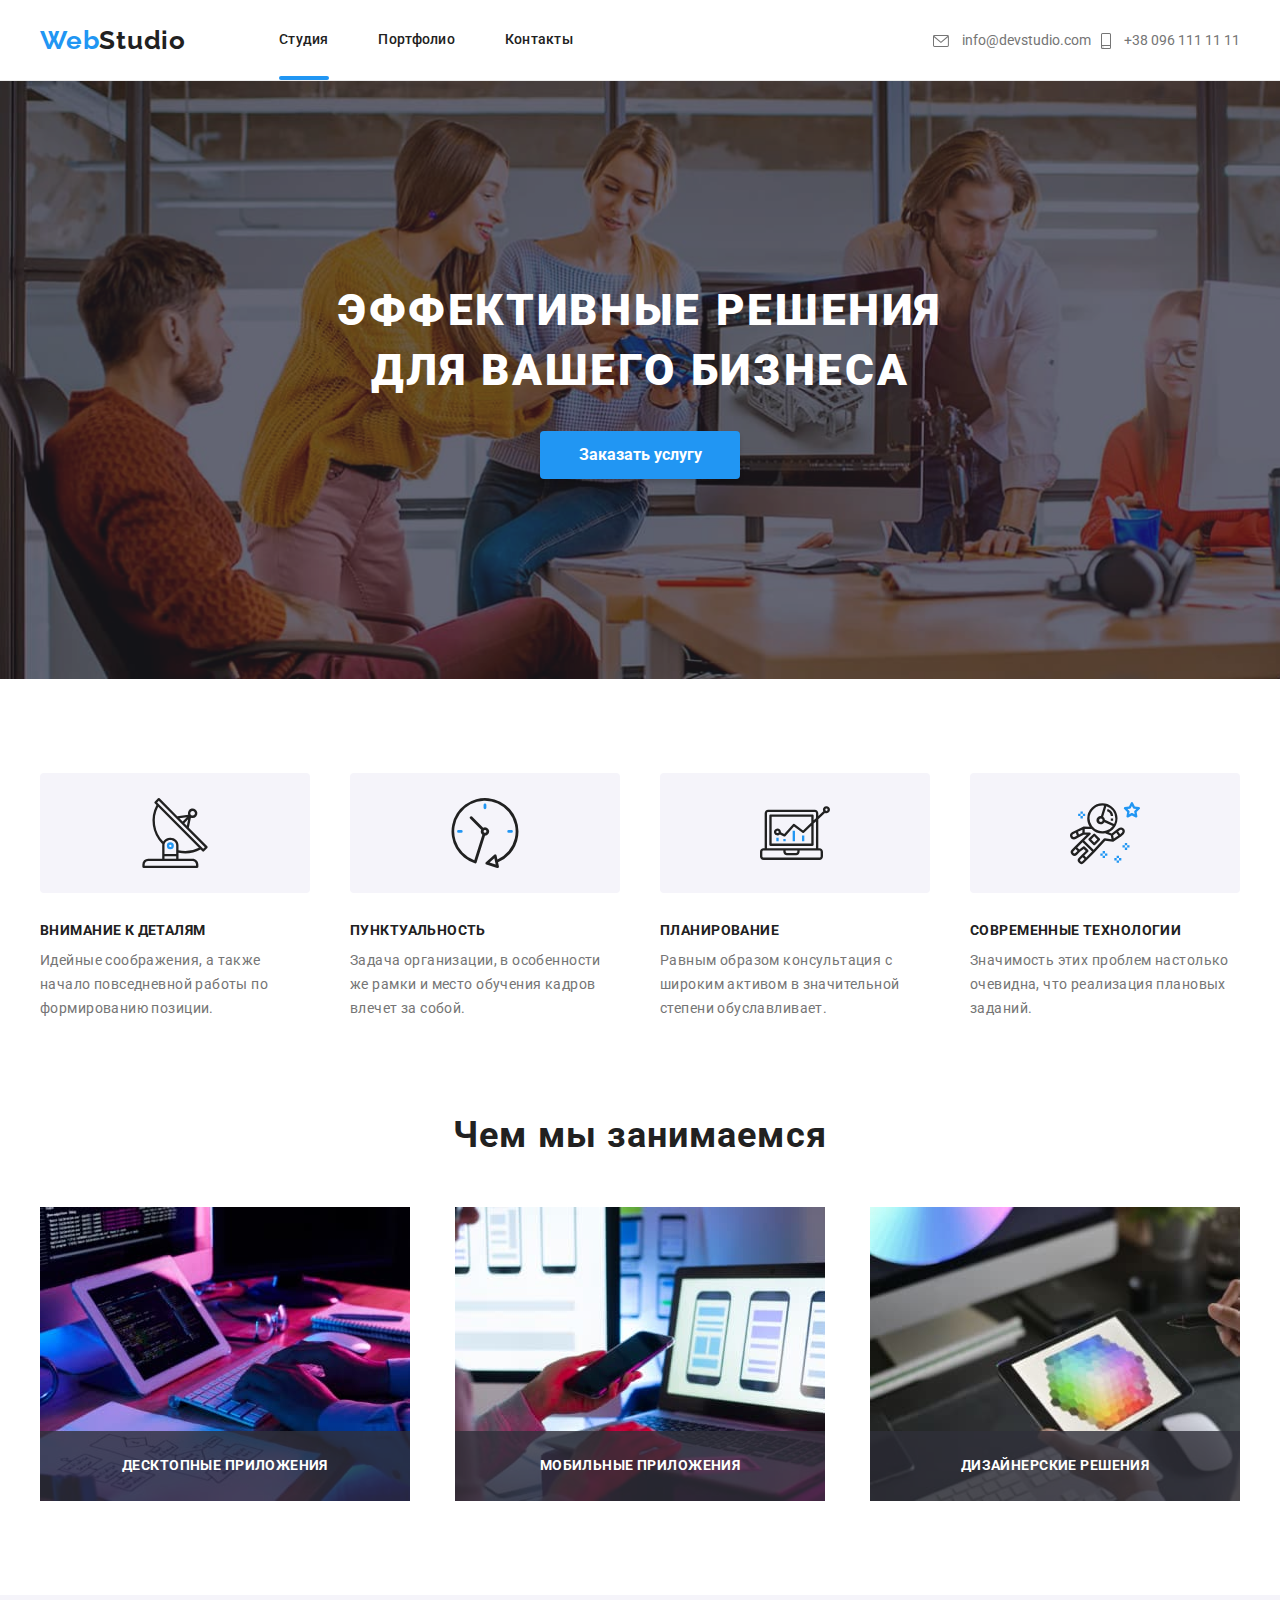
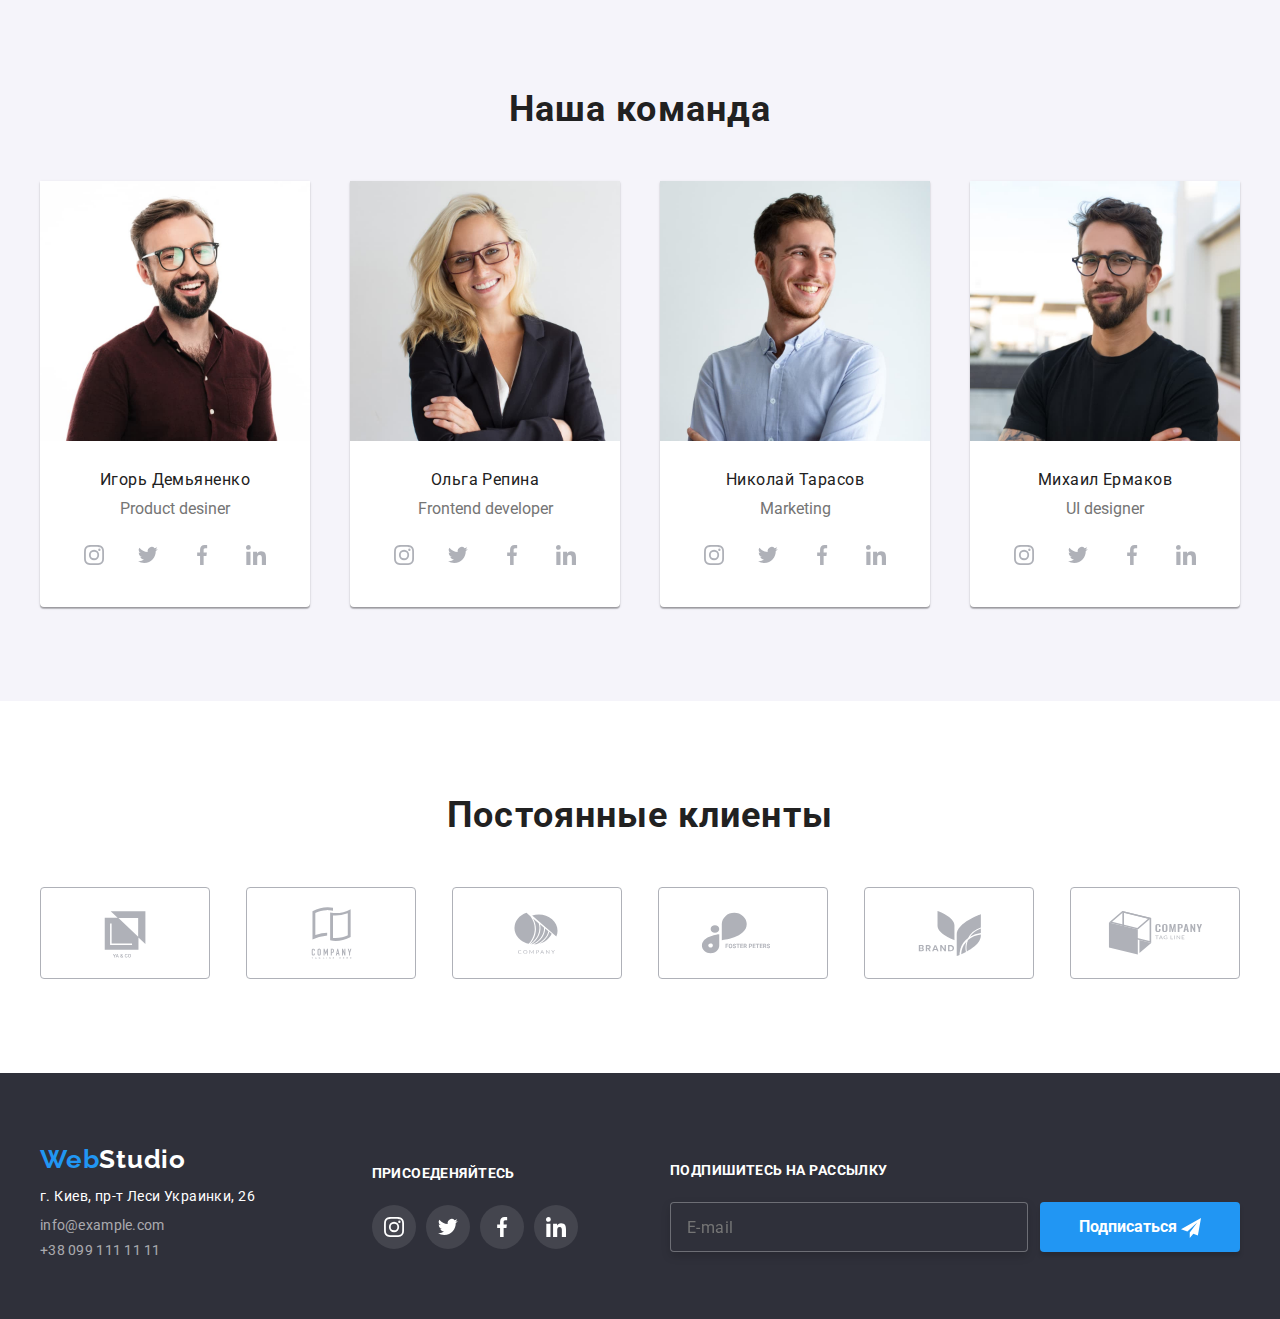
==== index.html @ 63ebb34d "Add files via upload" ====
<!DOCTYPE html>
<html lang="ru">
  <head>
    <meta charset="UTF-8" />
    <meta http-equiv="X-UA-Compatible" content="IE=edge" />
    <meta name="viewport" content="width=device-width, initial-scale=1.0" />
    <link rel="preconnect" href="https://fonts.googleapis.com" />
    <link rel="preconnect" href="https://fonts.gstatic.com" crossorigin />
    <link
      href="https://fonts.googleapis.com/css2?family=Raleway:wght@700&family=Roboto:wght@400;500;700;900&display=swap"
      rel="stylesheet"
    />
    <link rel="stylesheet" href="css/modern-normalize.css" />
    <link rel="stylesheet" href="css/styles.css" />
    <title>Studio</title>
  </head>
  <body>
    
    <header>
      <div class="container">
        <nav>
          <div class="webStudio">
            <a class="link-web" href="#">Web</a>Studio
          </div>
          <ul class="header-list">
            <li>
              <a class="link active" href="index.html">Cтудия</a>
            </li>
            <li>
              <a class="link" href="portfolio.html">Портфолио</a>
            </li>
            <li>
              <a class="link" href="#">Контакты</a>
            </li>
          </ul>
        </nav>

        <ul class="address">
          <li>
            <a class="link" href="mailto:info@devstudio.com">
              <svg height="12" width="16">
                <use
                  href="images/sprite2.svg#icon-envelope"
                  height="12"
                ></use>
              </svg>
              info@devstudio.com
            </a>
          </li>
          <li>
            <a class="link" href="tel:+380961111111">
              <svg height="16" width="10">
                <use
                  href="images/sprite2.svg#icon-smartphone"
                  height="16"
                ></use>
              </svg>
              +38 096 111 11 11
            </a>
          </li>
        </ul>
      </div>
    </header>
    
    <main>
      
        <section class="studio-central-block section">
          <div class="overlay">
            <h1>Эффективные решения для вашего бизнеса</h1>
            <button data-modal-open class="button-index" type="button">Заказать услугу</button>
          </div>
        
      </section>
      
      
      

      <section class="studio-description section" id="studio">
        <div class="container">
          <ul>
            <li>
              <div class="studio-svg-decoration">
                <svg>
                  <use
                    href="images/sprite2.svg#icon-antenna-1"
                    height="70px"
                    width="70px"
                  ></use>
                </svg>
              </div>
              <h3>Внимание к деталям</h3>
              <p>
                Идейные соображения, а также начало повседневной работы по
                формированию позиции.
              </p>
            </li>
            <li>
              <div class="studio-svg-decoration">
                <svg>
                  <use
                    href="images/sprite2.svg#icon-clock-1"
                    height="70px"
                    width="70px"
                  ></use>
                </svg>
              </div>
              <h3>Пунктуальность</h3>
              <p>
                Задача организации, в особенности же рамки и место обучения
                кадров влечет за собой.
              </p>
            </li>
            <li>
              <div class="studio-svg-decoration">
                <svg>
                  <use
                    href="images/sprite2.svg#icon-diagram-1"
                    height="70px"
                    width="70px"
                  ></use>
                </svg>
              </div>
              <h3>Планирование</h3>
              <p>
                Равным образом консультация с широким активом в значительной
                степени обуславливает.
              </p>
            </li>
            <li>
              <div class="studio-svg-decoration">
                <svg>
                  <use
                    href="images/sprite2.svg#icon-astronaut-1"
                    height="70px"
                    width="70px"
                  ></use>
                </svg>
              </div>
              <h3>Современные технологии</h3>
              <p>
                Значимость этих проблем настолько очевидна, что реализация
                плановых заданий.
              </p>
            </li>
          </ul>
        </div>
      </section>
      <section class="work-fotos section">
        <div class="container">
          <h2>Чем мы занимаемся</h2>
          <ul>
            
            <li>
              
              <img
              src="images/tree_coding.jpg"
              alt="Tree_coding_foto"
              width="370"
              />
              <div class="work__portfolio">Десктопные приложения</div>
            </li>
            <li>
              
              <img
              src="images/noytbook.jpg"
              alt="Work_place_foto"
              width="370"
              />
              <div class="work__portfolio">Мобильные приложения</div>
            </li>
            <li>
              
              <img
              src="images/mozaika.jpg"
              alt="Cool_mozaika_foto"
              width="370"
              />
              <div class="work__portfolio">Дизайнерские решения</div>
            </li>
          </ul>
        </div>
      </section>
      <section class="team__cards section">
        <div class="container">
          <h2>Наша команда</h2>
          <ul>
            <li>
              <figure>
                <img
                  src="images/demianenko.jpg"
                  alt="Demianenko_foto"
                  width="270"
                />
                <figcaption>
                  <p class="top-figure-name">Игорь Демьяненко</p>
                  <p class="botton-figure-name">Product desiner</p>
                  <ul class="social">
                    <li>
                      <button class="icon__button" type="button">
                        <svg class="icon">
                          <use href="images/sprite2.svg#icon-instagram"></use>
                        </svg>
                      </button>
                    </li>
                    <li>
                      <button class="icon__button" type="button">
                        <svg class="icon">
                          <use href="images/sprite2.svg#icon-Group "></use>
                        </svg>
                      </button>
                    </li>
                    <li>
                      <button class="icon__button" type="button">
                        <svg class="icon">
                          <use href="images/sprite2.svg#icon-facebook"></use>
                        </svg>
                      </button>
                    </li>
                    <li>
                      <button class="icon__button" type="button">
                        <svg class="icon">
                          <use href="images/sprite2.svg#icon-linkedin"></use>
                        </svg>
                      </button>
                    </li>
                  </ul>
                </figcaption>
              </figure>
            </li>
            <li>
              <figure>
                <img src="images/repina.jpg" alt="Repina_foto" width="270" />
                <figcaption>
                  <p class="top-figure-name">Ольга Репина</p>
                  <p class="botton-figure-name">Frontend developer</p>
                  <ul class="social">
                    <li>
                      <button class="icon__button" type="button">
                        <svg class="icon">
                          <use href="images/sprite2.svg#icon-instagram"></use>
                        </svg>
                      </button>
                    </li>
                    <li>
                      <button class="icon__button" type="button">
                        <svg class="icon">
                          <use href="images/sprite2.svg#icon-Group "></use>
                        </svg>
                      </button>
                    </li>
                    <li>
                      <button class="icon__button" type="button">
                        <svg class="icon">
                          <use href="images/sprite2.svg#icon-facebook"></use>
                        </svg>
                      </button>
                    </li>
                    <li>
                      <button class="icon__button" type="button">
                        <svg class="icon">
                          <use href="images/sprite2.svg#icon-linkedin"></use>
                        </svg>
                      </button>
                    </li>
                  </ul>
                </figcaption>
              </figure>
            </li>
            <li>
              <figure>
                <img src="images/tarasov.jpg" alt="Tarasov_foto" width="270" />
                <figcaption>
                  <p class="top-figure-name">Николай Тарасов</p>
                  <p class="botton-figure-name">Marketing</p>
                  <ul class="social">
                    <li>
                      <button class="icon__button" type="button">
                        <svg class="icon">
                          <use href="images/sprite2.svg#icon-instagram"></use>
                        </svg>
                      </button>
                    </li>
                    <li>
                      <button class="icon__button" type="button">
                        <svg class="icon">
                          <use href="images/sprite2.svg#icon-Group "></use>
                        </svg>
                      </button>
                    </li>
                    <li>
                      <button class="icon__button" type="button">
                        <svg class="icon">
                          <use href="images/sprite2.svg#icon-facebook"></use>
                        </svg>
                      </button>
                    </li>
                    <li>
                      <button class="icon__button" type="button">
                        <svg class="icon">
                          <use href="images/sprite2.svg#icon-linkedin"></use>
                        </svg>
                      </button>
                    </li>
                  </ul>
                </figcaption>
              </figure>
            </li>
            <li>
              <figure>
                <img src="images/ermakov.jpg" alt="Ermakov_foto" width="270" />
                <figcaption>
                  <p class="top-figure-name">Михаил Ермаков</p>
                  <p class="botton-figure-name">UI designer</p>
                  <ul class="social">
                    <li>
                      <button class="icon__button" type="button">
                        <svg class="icon">
                          <use href="images/sprite2.svg#icon-instagram"></use>
                        </svg>
                      </button>
                    </li>
                    <li>
                      <button class="icon__button" type="button">
                        <svg class="icon">
                          <use href="images/sprite2.svg#icon-Group "></use>
                        </svg>
                      </button>
                    </li>
                    <li>
                      <button class="icon__button" type="button">
                        <svg class="icon">
                          <use href="images/sprite2.svg#icon-facebook"></use>
                        </svg>
                      </button>
                    </li>
                    <li>
                      <button class="icon__button" type="button">
                        <svg class="icon">
                          <use href="images/sprite2.svg#icon-linkedin"></use>
                        </svg>
                      </button>
                    </li>
                  </ul>
                </figcaption>
              </figure>
            </li>
          </ul>
        </div>
      </section>
      <section class="section">
        <div class="container">
          <h2>Постоянные клиенты</h2>
          <ul class="companies">
            <li>
              <div>
                <svg>
                  <use
                    href="images/sprite2.svg#icon-ya-ko"
                    width="106"
                    height="60"
                  ></use>
                </svg>
              </div>
            </li>
            <li>
              <div>
                <svg>
                  <use
                    href="images/sprite2.svg#icon-tagline"
                    width="106"
                    height="60"
                  ></use>
                </svg>
              </div>
            </li>
            <li>
              <div>
                <svg>
                  <use
                    href="images/sprite2.svg#icon-company"
                    width="106"
                    height="60"
                  ></use>
                </svg>
              </div>
            </li>
            <li>
              <div>
                <svg>
                  <use
                    href="images/sprite2.svg#icon-foster-peters"
                    width="106"
                    height="60"
                  ></use>
                </svg>
              </div>
            </li>
            <li>
              <div>
                <svg>
                  <use
                    href="images/sprite2.svg#icon-brand"
                    width="106"
                    height="60"
                  ></use>
                </svg>
              </div>
            </li>
            <li>
              <div>
                <svg>
                  <use
                    href="images/sprite2.svg#icon-tag-line"
                    width="106"
                    height="60"
                  ></use>
                </svg>
              </div>
            </li>
          </ul>
        </div>
      </section>
    </main>
    <footer class="footer__inner">
      <div class="container">
        <div class="footer__info">
          <div class="left__bloc">
            <div class="webStudio">
              <a href="#" class="link-web">Web</a>Studio
            </div>
            <address class="address__block" id="contacts">
              <ul>
                <li>
                  <p>г. Киев, пр-т Леси Украинки, 26</p>
                </li>
                <li>
                  <a class="link" href="mailto:info@example.com"
                    >info@example.com</a
                  >
                </li>
                <li>
                  <a class="link" href="tel:+380991111111">+38 099 111 11 11</a>
                </li>
              </ul>
            </address>
          </div>
          <div class="right__block">
            <h5>Присоеденяйтесь</h5>
            <div class="footer__icons">
              <ul class="social">
                <li>
                  <button class="icon__button" type="button">
                    <svg class="icon">
                      <use href="images/sprite2.svg#icon-instagram"></use>
                    </svg>
                  </button>
                </li>
                <li>
                  <button class="icon__button" type="button">
                    <svg class="icon">
                      <use href="images/sprite2.svg#icon-Group "></use>
                    </svg>
                  </button>
                </li>
                <li>
                  <button class="icon__button" type="button">
                    <svg class="icon">
                      <use href="images/sprite2.svg#icon-facebook"></use>
                    </svg>
                  </button>
                </li>
                <li>
                  <button class="icon__button" type="button">
                    <svg class="icon">
                      <use href="images/sprite2.svg#icon-linkedin"></use>
                    </svg>
                  </button>
                </li>
              </ul>
            </div>
          </div>
          <div class="footer_special">
            <label>
              <h5>Подпишитесь на рассылку</h5>
              <input class ="input_footer" type="email"  placeholder="E-mail"/>
              
            </label>
            <button type="submit">
              Подписаться
              <svg class="icon">
                <use href="images/sprite2.svg#tg"></use>
              </svg>
            </button>
          </div>
        </div>
      </div>
    </footer>
    <div data-modal class="is-hidden backdrop">
      <div class="modal">
        <button data-modal-close class="close-botton" type="button">
          <svg width="11" height="11">
            <use width="11" height="11" href="images/sprite2.svg#icon-x"></use>
          </svg>
        </button>
        <h3>Оставьте свои данные, мы вам перезвоним</h3>
        <form class="sign__form" name="signup_form" autocomplete="on" novalidate>
          <label for="name_input">
            Имя
          </label>
          <div class="name_wrap">
          <input  type="text" name="username" class="name__input" id="name_input"/>
            <svg class="person icon form__icon">
              <use href="images/sprite2.svg#modal-person"></use>
            </svg>
          </div>
          <label for="tel_input">
            Телефон
          </label>
          <div class="tel_wrap">
          <input  type="tel" name="tel" id="tel_input"/>
            <svg class="phone icon form__icon">
              <use href="images/sprite2.svg#modal-phone"></use>
            </svg>
          </div>
          <label for="email_input">
            Почта
          </label>
          <div class="email_wrap">
          <input  type="email" name="email" id="email_input"/>
            <svg class="envelop icon form__icon">
              <use href="images/sprite2.svg#modal-envelope"></use>
            </svg>
          </div>
          <label for="comment_area">
            Комментарий
          </label>
          <textarea name="comment__area" id="comment__area"  placeholder="Введите текст"></textarea>
            
            <div class="checkmate">
              <label>
              <input type="checkbox" name="agree" > 
              <div class="check_icon"></div>
              <p>Соглашаюсь с рассылкой и принимаю <a href="#">Условия договора</a></p>
              </label>
            </div>
            <button class="button-index form__btn" type="submit">Отправить</button>
        </form>
      </div>
    </div>
    
    <script src="./js/modal.js"></script>
  </body>
</html>
---- css/styles.css ----
:root {
    --main-color: #212121;
    --hover-color: #2196F3;
    --gray-color: #757575;
    --dark_gray-color: #2F303A;
    --light-gray-color: #F5F4FA;
    --white-color: #FFFFFF;
    --main-portfolio-color: #E5E5E5;
    --r-g-b-a: rgba(255, 255, 255, 0.6);
    --semi-gray-color:rgba(47, 48, 58, 0.8);
    --header-special: #ECECEC;
    --border-color: #AFB1B8;
}


img {
    vertical-align: top;
}


ul {
    padding: 0;
    margin: 0;
    list-style: none;
}

li {
    padding: 0;
    margin: 0;
}

figure {
    margin: 0;
}

p {
    margin: 0;
    padding: 0;
}

.section {
    padding: 94px 0;
}

body {
    margin: 0;
    padding: 0;

    color: var(--main-color);
    font-family: 'Roboto', sans-serif;
    font-style: normal;
}

.main-portfolio {
    background-color: var(--main-portfolio-color);
}

.container {
    width: 100%;
    /* max-width: 1200px; */
    width: 1200px;
    margin: 0 auto;
}

header .container {
    padding: 14px 0;
    display: flex;
    flex-direction: row;
    flex-wrap: wrap;
    align-items: center;
    justify-content: space-between;
}

header {
    border-bottom: 1px solid var(--header-special);
}

nav {
    display: flex;
}

nav ul {
    width: 294px;
    display: flex;
    flex-wrap: nowrap;
    flex-direction: row;
    align-items: center;
    justify-content: space-between;

}

.address a {
    color: var(--gray-color);
    font-size: 14px;
}

.address {
    width: 100%;
    max-width: 307px;
    display: flex;
    flex-direction: row;
    justify-content: space-between;
}

.address li {
    flex-direction: row;
}

header nav ul {
    font-size: 14px;
    font-weight: 500;
    line-height: 1.14;
    letter-spacing: 0.02em;
    color: var(--main-color);
}

.portfolio-list-card__caption {
    font-weight: 700;
    font-size: 18px;
    line-height: 2;
    letter-spacing: 0.06em;
}

.portfolio-list-card__descr {
    font-size: 16px;
    line-height: 1.88;
    letter-spacing: 0.03em;
    color: var(--gray-color);
}

.botton-figure-name {
    color: var(--gray-color);
    padding-bottom: 15px;
}

.buttons {
    cursor: pointer;
    /*height: 38px; 7 px difference*/
    margin: 0px 4px 50px 4px;
    padding: 6px 22px;

    font-weight: 500;
    font-size: 16px;
    font-family: 'Roboto';
    line-height: 1.62;
    color: var(--main-color);

    border: none;
    border-radius: 4px;
    background-color: var(--light-gray-color);
    transition: .250s cubic-bezier(0.4, 0, 0.2, 1);
}

.buttons:hover {
    box-shadow: 0px 3px 1px rgba(0, 0, 0, 0.1), 0px 1px 2px rgba(0, 0, 0, 0.08), 0px 2px 2px rgba(0, 0, 0, 0.12);
    color: var(--white-color);

    background: var(--hover-color);
}

.button-index {
    align-self: center;
    cursor: pointer;
    box-shadow: 0px 4px 4px rgba(0, 0, 0, 0.15);
    width: 200px;
    padding: 10px 0;

    font-style: normal;
    font-weight: 700;
    font-size: 16px;
    font-family: 'Roboto';
    line-height: 1.8;
    color: var(--white-color);

    border-radius: 4px;
    background: var(--hover-color);
}

.buttons-portfolio {
    display: flex;
    justify-content: center;

}

section h2 {
    font-weight: 700;
    font-size: 36px;
    line-height: 1.16;
    letter-spacing: 0.03em;
}

.link {
    position: relative;
    text-decoration: none;
    font-style: normal;
    transition: color .250s, fill .250s cubic-bezier(0.4, 0, 0.2, 1);
    padding-bottom: 29px;
}

.link-web {
    position: relative;
    text-decoration: none;
    font-style: normal;
    color: var(--hover-color);
    padding-bottom: 29px;
}

a.link {
    cursor: pointer;
}

header a.link:after {
    content: "";
    display: block;
    width: 100%;
    height: 4px;

    background-color: var(--hover-color);
    opacity: 0;

    position: absolute;
    top: 100%;
    left: 0;
    z-index: 100;
    border-radius: 2px;

    transition: opacity .1s linear;
}

.header.link:active:after {
    opacity: none;
    transition: none;
}

.link:hover:after,
.link.active:after {
    opacity: 1;
}

.link svg {
    margin-right: 10px;
    vertical-align: middle;
    fill: currentColor;
}

.link:hover {

    color: var(--hover-color);
    fill: var(--hover-color);

}

.address__block {
    font-size: 14px;
    line-height: 1.14;
    letter-spacing: 0.02em;
    font-style: normal;
}

.address__block a {
    color: var(--main-color);
}

.webStudio {
    padding-right: 93px;

    font-family: 'Raleway', sans-serif;
    font-style: normal;
    font-weight: 700;
    font-size: 26px;
    line-height: 2;
    letter-spacing: 0.03em;
}

.web {
    color: var(--hover-color);
}

.footer__inner {
    padding: 60px 0;

    font-weight: 400;
    color: #FFFFFF;

    background: var(--dark_gray-color);
}

.footer__inner li a {
    color: var(--r-g-b-a);
}

.address__block p {
    line-height: 1.71;
    letter-spacing: 0.03em;
}

address li {
    padding-bottom: 9px;
}

address li:last-child {
    padding-bottom: 0;
}

.webStudio.link {
    color: var(--hover-color);
}

.header-list a {
    color: var(--main-color);
}

.studio-central-block {


    color: var(--white-color);
    background-image: url("../images/back-image.jpg");
    max-width: 1600px;
    margin: 0 auto;
    -webkit-background-size: cover;
    background-size: cover;
    padding: 0;


}

.overlay {
    padding: 200px;

    display: flex;
    flex-direction: column;
    text-align: center;
    align-content: center;
    flex-wrap: wrap;
    justify-content: center;

    width: 100%;
    height: 100%;
    background: rgba(47, 48, 58, 0.4);
}

.studio-central-block h1 {
    margin-top: 0px;
    margin-bottom: 30px;
    max-width: 696px;
    width: 100%;
    font-weight: 900;
    font-size: 44px;
    line-height: 1.36;
    text-align: center;
    letter-spacing: 0.06em;
    text-transform: uppercase;
}

h2 {
    padding-bottom: 50px;
    margin: 0;

    text-align: center;
}

.team__cards ul {
    display: flex;
    flex-direction: row;
    justify-content: space-between;
}

.work-fotos ul {
    display: flex;
    flex-direction: row;
    justify-content: space-between;
}

.work-fotos {
    padding-top: 0;
}

.work-fotos li {
    position:relative;
}

.work__portfolio {
    position: absolute;
    bottom: 0;
    width: 100%;
    font-weight: 700;
    color: var(--white-color);
    font-size: 14px;
    line-height: 1.14;
    text-align: center;
    letter-spacing: 0.03em;
    text-transform: uppercase;
    padding: 27px 0;
    background-color: var(--semi-gray-color);
    
}


.studio-description ul {
    display: flex;
    flex-direction: row;
    justify-content: space-between;
}

.team__cards {
    background-color: var(--light-gray-color);
}

.team__cards figure {

    margin: 0;
    box-shadow: 0px 1px 3px rgba(0, 0, 0, 0.12),
        0px 1px 1px rgba(0, 0, 0, 0.14),
        0px 2px 1px rgba(0, 0, 0, 0.2);

    border-radius: 0px 0px 4px 4px;
    background-color: var(--white-color);
}

.team__cards figcaption {
    padding: 30px 0;

    display: flex;
    flex-direction: column;
    align-items: center;
}

.galery figcaption {
    padding: 20px 24px;


}

.galery figure {
    transition: box-shadow .250s cubic-bezier(0.4, 0, 0.2, 1);
}

.galery div {
    position: relative;
    width: 370px;
    height: 294px;
    overflow: hidden;
}

.special-overlay {
    font-family: 'Roboto';
    font-style: normal;
    font-weight: 400;
    font-size: 18px;
    line-height: 1.56;
    letter-spacing: 0.03em;
    color: var(--white-color);

    padding: 63px 24px;
    position: absolute;
    top: 0;
    left: 0;
    width: 100%;
    height: 100%;
    transform: translatey(100%);
    transition: transform 250ms ease;
    background-color: rgba(33, 150, 243, 0.9);
}

.galery figure:hover {
    box-shadow: 0px 1px 1px rgba(0, 0, 0, 0.12),
        0px 4px 4px rgba(0, 0, 0, 0.06),
        1px 4px 6px rgba(0, 0, 0, 0.16);
    cursor: pointer;
    transform: none;
}

.galery figure:hover .special-overlay {
    transform: none;
}

.top-figure-name {
    padding-bottom: 10px;
}

.studio-description h3 {
    width: 270px;
    margin: 10px 0;


    font-weight: 700;
    font-size: 14px;
    line-height: 1.14;
    letter-spacing: 0.03em;
    text-transform: uppercase;
}

.studio-description p {
    width: 270px;


    font-weight: 400;
    font-size: 14px;
    line-height: 1.71;
    letter-spacing: 0.03em;
    color: var(--gray-color);
}

.top-figure-name {
    font-size: 16px;
    line-height: 1.18;
    /* identical to box height */
    letter-spacing: 0.03em;
}

.galery ul {
    display: flex;
    flex-direction: row;
    justify-content: space-between;
    flex-wrap: wrap;
}

.galery li {
    box-sizing: border-box;
    margin-bottom: 30px;
}

.galery figcaption {
    border: 1px solid #EEEEEE;
    border-top: none;

}

.social {
    display: flex;
    flex-direction: row;
    width: 206px;
    height: 44px;
}

.studio-svg-decoration {
    height: 120px;
    width: 270px;
    border-radius: 4px;
    background-color: var(--light-gray-color);
    padding: 25px 100px;
    margin-bottom: 30px;
}

.studio-svg-decoration svg {
    height: 70px;
    width: 70px;
}

.icon__button {
    display: block;
    background-color: var(--white-color);
    width: 44px;
    height: 44px;
    border-radius: 50%;
    transition: background-color .250s cubic-bezier(0.4, 0, 0.2, 1);

}

.icon {
    width: 20px;
    height: 20px;
    fill: var(--border-color);
    vertical-align: middle;
    transition: color .250s, fill .250s, background-color .250s cubic-bezier(0.4, 0, 0.2, 1);


}

.icon__button:hover .icon {

    background-color: var(--hover-color);
    color: #ffffff;
    fill: var(--white-color);

}

.studio-svg-decoration {
    height: 120px;
    width: 270px;
    border-radius: 4px;
    background-color: var(--light-gray-color);
    padding: 25px 100px;
    margin-bottom: 30px;

}

.studio-svg-decoration svg {
    height: 70px;
    width: 70px;
}

.companies {
    display: flex;
    flex-direction: row;
    justify-content: space-between;
}

.companies div {
    width: 170px;
    height: 92px;
    padding: 16px 32px;
    border: 1px solid var(--border-color);
    box-sizing: border-box;
    border-radius: 4px;
    fill: var(--border-color);
    transition: border-color .250s, fill .250s cubic-bezier(0.4, 0, 0.2, 1);
}

.companies svg {
    width: 106px;
    height: 60px;
}

.companies div:hover {
    border-color: var(--hover-color);
    fill: var(--hover-color);
}


.footer__icons .icon__button:hover,
.icon__button:hover {
    background-color: var(--hover-color);
}

.studio-svg-decoration {
    height: 120px;
    width: 270px;
    border-radius: 4px;
    background-color: var(--light-gray-color);
    padding: 25px 100px;
    margin-bottom: 30px;
}

.studio-svg-decoration svg {
    height: 70px;
    width: 70px;
}

.footer__info {
    display: flex;

    width: 100%;
    align-items: center;
    justify-content: space-between;
}
.footer_special{
    display: flex;
    
    justify-content: space-between;
    align-items: flex-end;

    width: 570px;
}
.footer_special button{
    height:50px;
    width:200px;

    font-family: 'Roboto';
    font-style: normal;
    font-weight: 700;
    font-size: 16px;
    line-height: 30px;

    background: #2196F3;
    box-shadow: 0px 4px 4px rgba(0, 0, 0, 0.15);
    border-radius: 4px;
    color: var(--white-color);
    cursor: pointer;
}
.footer_special button svg{
    fill: var(--white-color);
}
.footer_special h5{
    font-size: 14px;
    line-height: 1.14;
    letter-spacing: 0.03em;
    text-transform: uppercase;
    color: var(--white-color);
}
.footer_special input{
    width: 358px;
    height: 50px;
    letter-spacing: 0.03em;
    border: 1px solid rgba(255, 255, 255, 0.3);
    box-sizing: border-box;
    filter: drop-shadow(0px 4px 4px rgba(0, 0, 0, 0.15));
    border-radius: 4px;
    background-color: var(--dark_gray-color);
    padding: 15px 16px 15px 16px;
}
.right__block h5 {

    font-weight: 700;
    font-size: 14px;
    line-height: 1.14;
    letter-spacing: 0.03em;
    text-transform: uppercase;

    color: var(--white-color);
}
.right__block h5 {

    font-weight: 700;
    font-size: 14px;
    line-height: 1.14;
    letter-spacing: 0.03em;
    text-transform: uppercase;

    color: var(--white-color);
}

.footer__icons li {
    padding-right: 10px;
}

.footer__icons li:last-child {
    padding: 0;
}

.footer__icons .icon__button {

    background-color: rgba(255, 255, 255, 0.1);
}

.footer__icons .icon {
    fill: var(--white-color);

}

.backdrop {
    top: 0px;
    position: fixed;
    height: 100vh;
    width: 100%;
    background: rgba(0, 0, 0, 0.2);
    display: flex;
    justify-content: center;
    align-items: center;
}

.is-hidden {
    /* position:absolute;
    z-index: -1;
    background: rgba(0, 0, 0, 0); */
    /* opacity: 100; */
    visibility: hidden;
    opacity: 0.5;
}

.modal {

    transition: opacity 2s cubic-bezier(0.4, 0, 0.2, 1);
    width: 528px;
    height: 581px;


    box-shadow: 0px 1px 3px rgba(0, 0, 0, 0.12), 0px 1px 1px rgba(0, 0, 0, 0.14), 0px 2px 1px rgba(0, 0, 0, 0.2);
    border-radius: 4px;

    background-color: #FFFFFF;
    position: relative;
    display: flex;
    flex-direction: column;
    align-items: center;
}

.modal .close-botton {
    position: absolute;
    width: 30px;
    height: 30px;
    top: 8px;
    right: 8px;
    
    cursor: pointer;
    background: #FFFFFF;
    border: 1px solid rgba(0, 0, 0, 0.1);
    box-sizing: border-box;
    border-radius: 50%;
}
.close-botton:hover{
    fill: var(--hover-color);
}
.close-botton:active .modal {
    opacity: 0;

}

.sign__form{
    display: flex;
    flex-direction: column;
    justify-content: center;
    max-width: 440px;
    width: 100%;
}
.modal h3{

font-weight: 700;
font-size: 20px;
line-height: 1.15;
text-align: center;
letter-spacing: 0.03em;


    margin: 0;
    text-align: center;
    margin-top: 40px;
    margin-bottom: 12px;
}
.sign__form label{
    

font-weight: 400;
font-size: 12px;
line-height: 1.16;
/* identical to box height */

letter-spacing: 0.01em;
margin-bottom: 4px;

}
.sign__form input{
   
    padding: 0;
    margin-bottom: 10px;
    height: 40px;
    border: 1px solid rgba(33, 33, 33, 0.2);
    box-sizing: border-box;
    border-radius: 4px;
}
.sign__form input:last-child{
    margin: 0;
}
.sign__form input{
    width: 100%;
    padding-left:42px;
}
.sign__form input:focus-within{
    outline: none;
    border-color: var(--hover-color);
}
#comment__area:focus-within{
    outline: none;
    border-color: var(--hover-color);
}
/* .sign__form input:focus-visible .form__icon{
    fill:var(--hover-color);
} */
.checkmate input{
    width: auto;

}
.person{
    padding: 3px;
}
.phone{
    padding: 2.5px;
}
.envelop{
    padding: 3px 1.5px;
}
.name_wrap:focus-within .person{
    fill:var(--hover-color);
}
.tel_wrap:focus-within .phone{
    fill:var(--hover-color);
}
.email_wrap:focus-within .envelop{
    fill:var(--hover-color);
}
form label,span{
    color:var(--gray-color);
}
.form__icon{
    position: absolute;
    fill: var(--main-color);
    height:18px;
    width: 18px;
    vertical-align: middle;
}
.person{
    top: 104px;
    left: 53px;
}
.phone{
    top: 172px;
    left: 53px;

}
.envelop{
    top: 240px;
    left: 53px;
}
#comment__area{
    width: 448px;
    height: 120px;
    margin-bottom: 20px;
    padding: 12px 16px;
    resize: none;
}

.checkmate label{
    display: flex;
    align-items: center;
    padding-bottom: 30px;
    justify-content: space-around;
    
    font-weight: 400;
    font-size: 14px;
    line-height: 24px;
}
.checkmate label p a{
    color: var(--hover-color);
}
.checkmate input{
    margin: 0;
    -webkit-appearance: none;
    appearance: none;
    border: none;
    position:absolute;
}
.check_icon{
    margin-right:-15px ;
    display: inline-block;
    width: 15px;
    height: 16px;
    border: 2px solid var(--main-color);
    border-radius: 4px;
    /*  */
}
.checkmate input:checked + .check_icon{
    border-color: var(--hover-color);
    background-color:var(--hover-color);
    background-image: url(../images/icon_check.svg);
    background-size: contain;
    background-origin: border-box;
}
/* .checkmate span{
    font-family: 'Roboto';
    font-style: normal;
    font-weight: 400;
    font-size: 14px;
    line-height: 1.71;
    
    
    letter-spacing: 0.03em;
    margin-left: 7px;
    
    color: #757575;
} */
.form__btn{
margin-bottom: 30px;
}
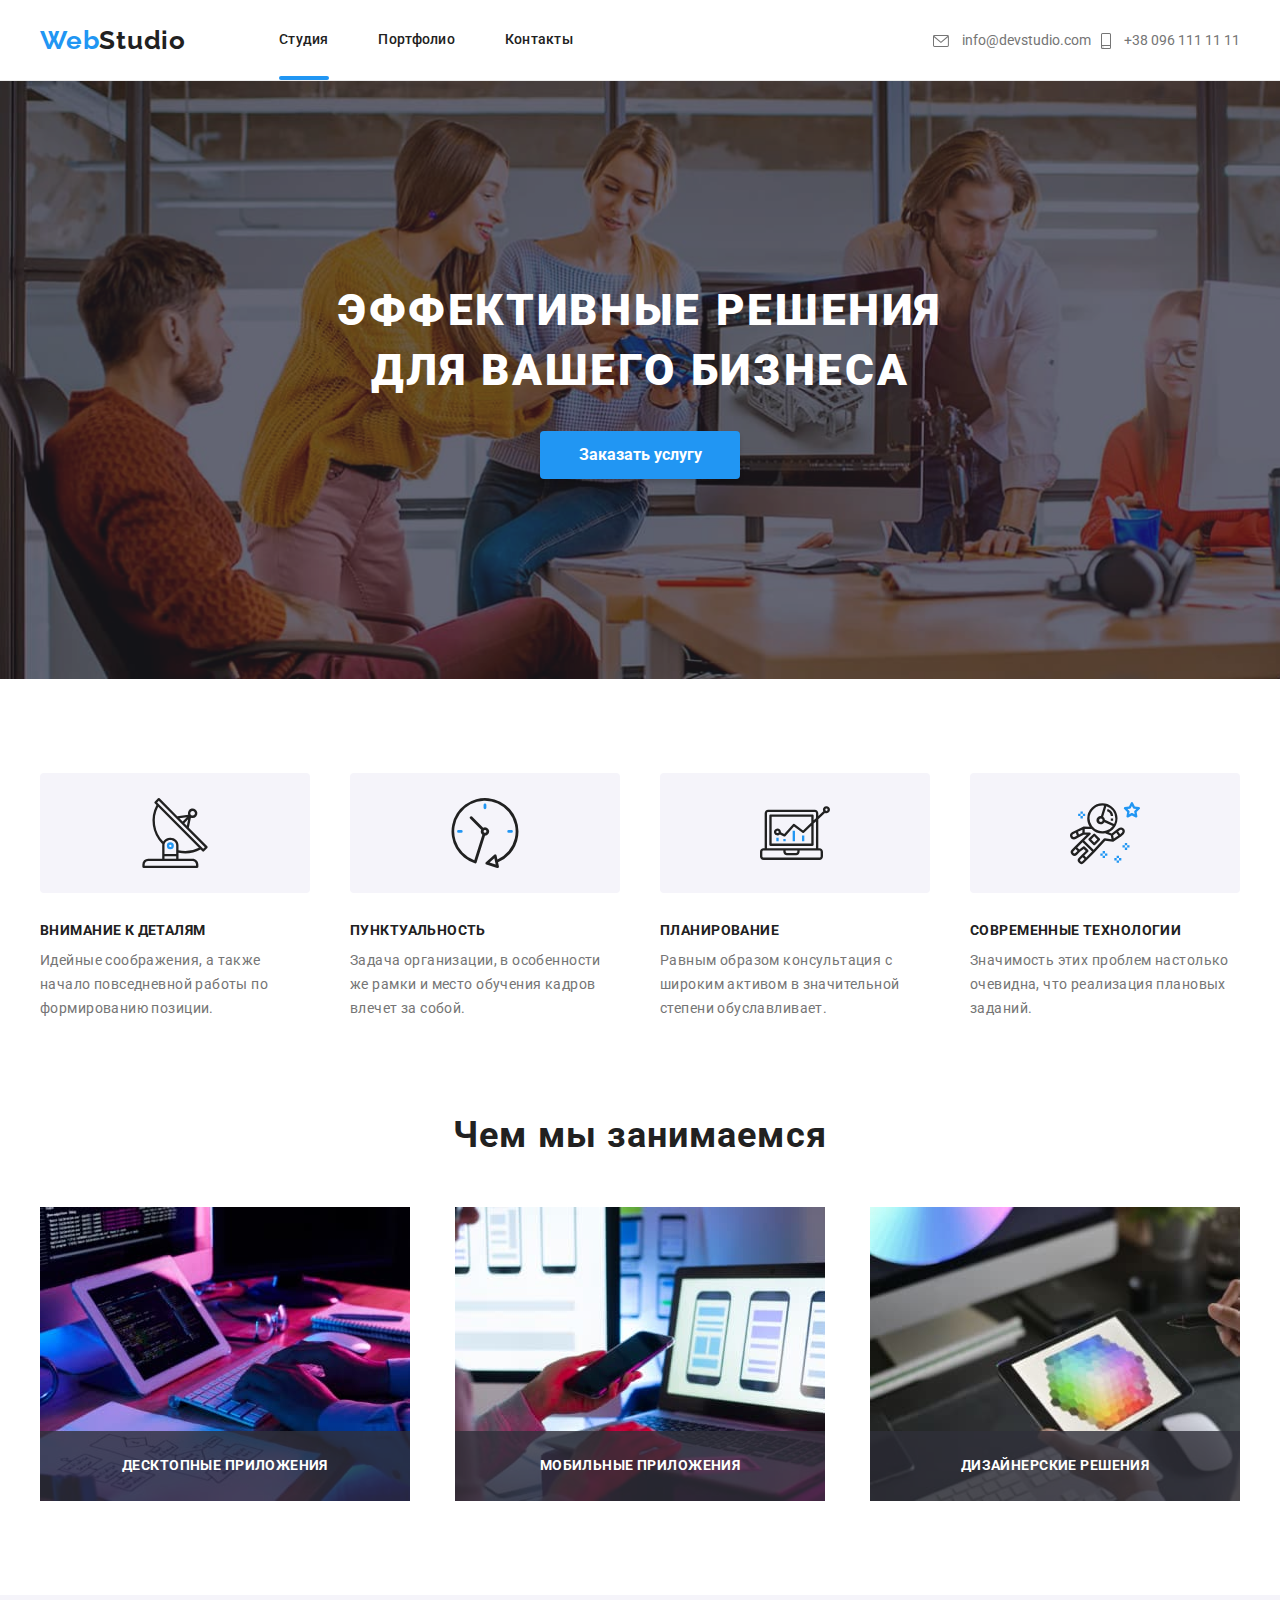
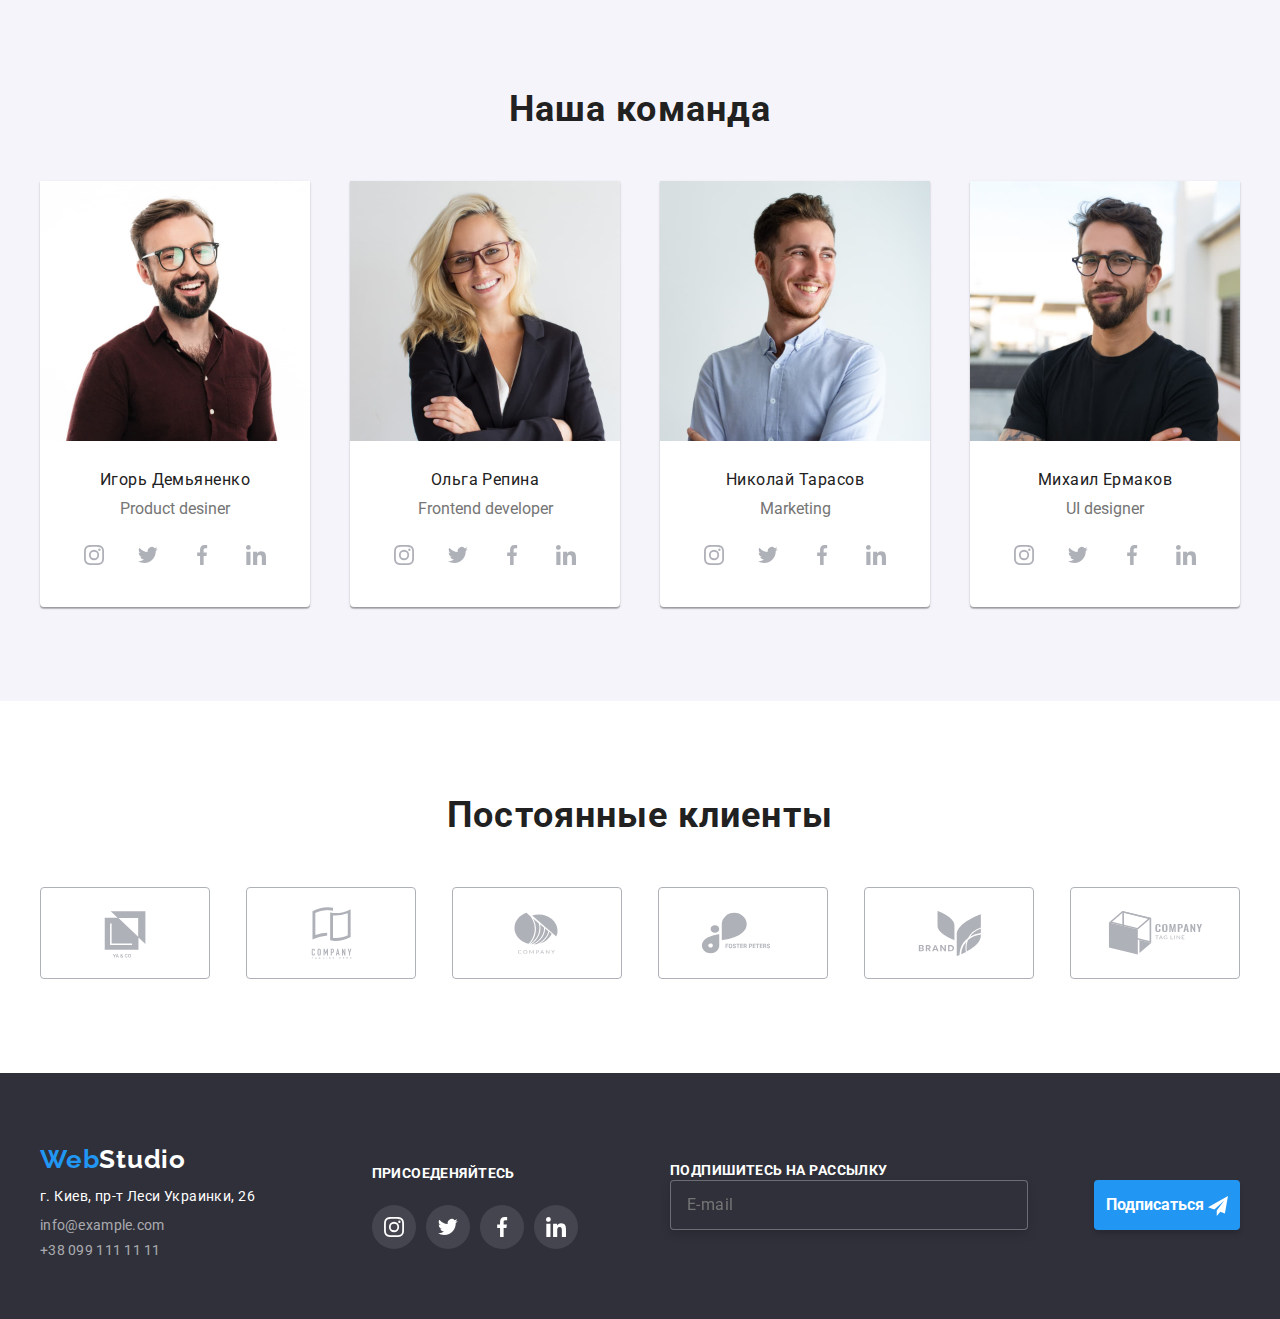
==== commit f566cbaf: "Add files via upload" ====
--- a/index.html
+++ b/index.html
@@ -481,7 +481,7 @@
           </div>
           <div class="footer_special">
             <label>
-              <h5>Подпишитесь на рассылку</h5>
+              <span>Подпишитесь на рассылку</span>
               <input class ="input_footer" type="email"  placeholder="E-mail"/>
               
             </label>
@@ -531,16 +531,16 @@
               <use href="images/sprite2.svg#modal-envelope"></use>
             </svg>
           </div>
-          <label for="comment_area">
+          <label for="comment__area">
             Комментарий
           </label>
           <textarea name="comment__area" id="comment__area"  placeholder="Введите текст"></textarea>
             
-            <div class="checkmate">
-              <label>
-              <input type="checkbox" name="agree" > 
-              <div class="check_icon"></div>
-              <p>Соглашаюсь с рассылкой и принимаю <a href="#">Условия договора</a></p>
+          <div class="checkmate">
+            <label for="check">
+              <input id="check" type="checkbox" name="agree"/>
+              <span class="check_icon"></span>
+              <span>Соглашаюсь с рассылкой и принимаю <a href="#">Условия договора</a></span>
               </label>
             </div>
             <button class="button-index form__btn" type="submit">Отправить</button>
--- a/css/styles.css
+++ b/css/styles.css
@@ -221,7 +221,7 @@
     position: absolute;
     top: 100%;
     left: 0;
-    z-index: 100;
+    
     border-radius: 2px;
 
     transition: opacity .1s linear;
@@ -671,8 +671,9 @@
 .footer_special button svg{
     fill: var(--white-color);
 }
-.footer_special h5{
-    font-size: 14px;
+.footer_special span{
+    font-size: 14px;
+    font-weight: 700;
     line-height: 1.14;
     letter-spacing: 0.03em;
     text-transform: uppercase;
@@ -790,8 +791,8 @@
     display: flex;
     flex-direction: column;
     justify-content: center;
-    max-width: 440px;
-    width: 100%;
+    
+    width: 448px;
 }
 .modal h3{
 
@@ -859,16 +860,16 @@
 .envelop{
     padding: 3px 1.5px;
 }
-.name_wrap:focus-within .person{
+.name_wrap,.tel_wrap,.email_wrap:focus-within .person,.phone,.envelop{
     fill:var(--hover-color);
 }
-.tel_wrap:focus-within .phone{
-    fill:var(--hover-color);
-}
+.name_wrap:focus-within .person,
+.tel_wrap:focus-within .phone,
 .email_wrap:focus-within .envelop{
     fill:var(--hover-color);
-}
-form label,span{
+} 
+form label,
+span{
     color:var(--gray-color);
 }
 .form__icon{
@@ -895,8 +896,10 @@
     width: 448px;
     height: 120px;
     margin-bottom: 20px;
-    padding: 12px 16px;
+    padding: 11px 15px;
     resize: none;
+    border: 1px solid rgba(33, 33, 33, 0.2);
+    border-radius: 4px;
 }
 
 .checkmate label{
@@ -912,7 +915,7 @@
 .checkmate label p a{
     color: var(--hover-color);
 }
-.checkmate input{
+ #check{
     margin: 0;
     -webkit-appearance: none;
     appearance: none;
@@ -920,21 +923,26 @@
     position:absolute;
 }
 .check_icon{
-    margin-right:-15px ;
+    /* margin-right:-15px ; */
     display: inline-block;
-    width: 15px;
-    height: 16px;
+    width: 16px;
+    height: 15px;
     border: 2px solid var(--main-color);
-    border-radius: 4px;
+    border-radius: 2px;
     /*  */
 }
-.checkmate input:checked + .check_icon{
+ #check:checked + .check_icon{
     border-color: var(--hover-color);
     background-color:var(--hover-color);
     background-image: url(../images/icon_check.svg);
     background-size: contain;
     background-origin: border-box;
 }
+.checkmate{
+    align-self: center;
+    width: 423px;
+    
+}
 /* .checkmate span{
     font-family: 'Roboto';
     font-style: normal;
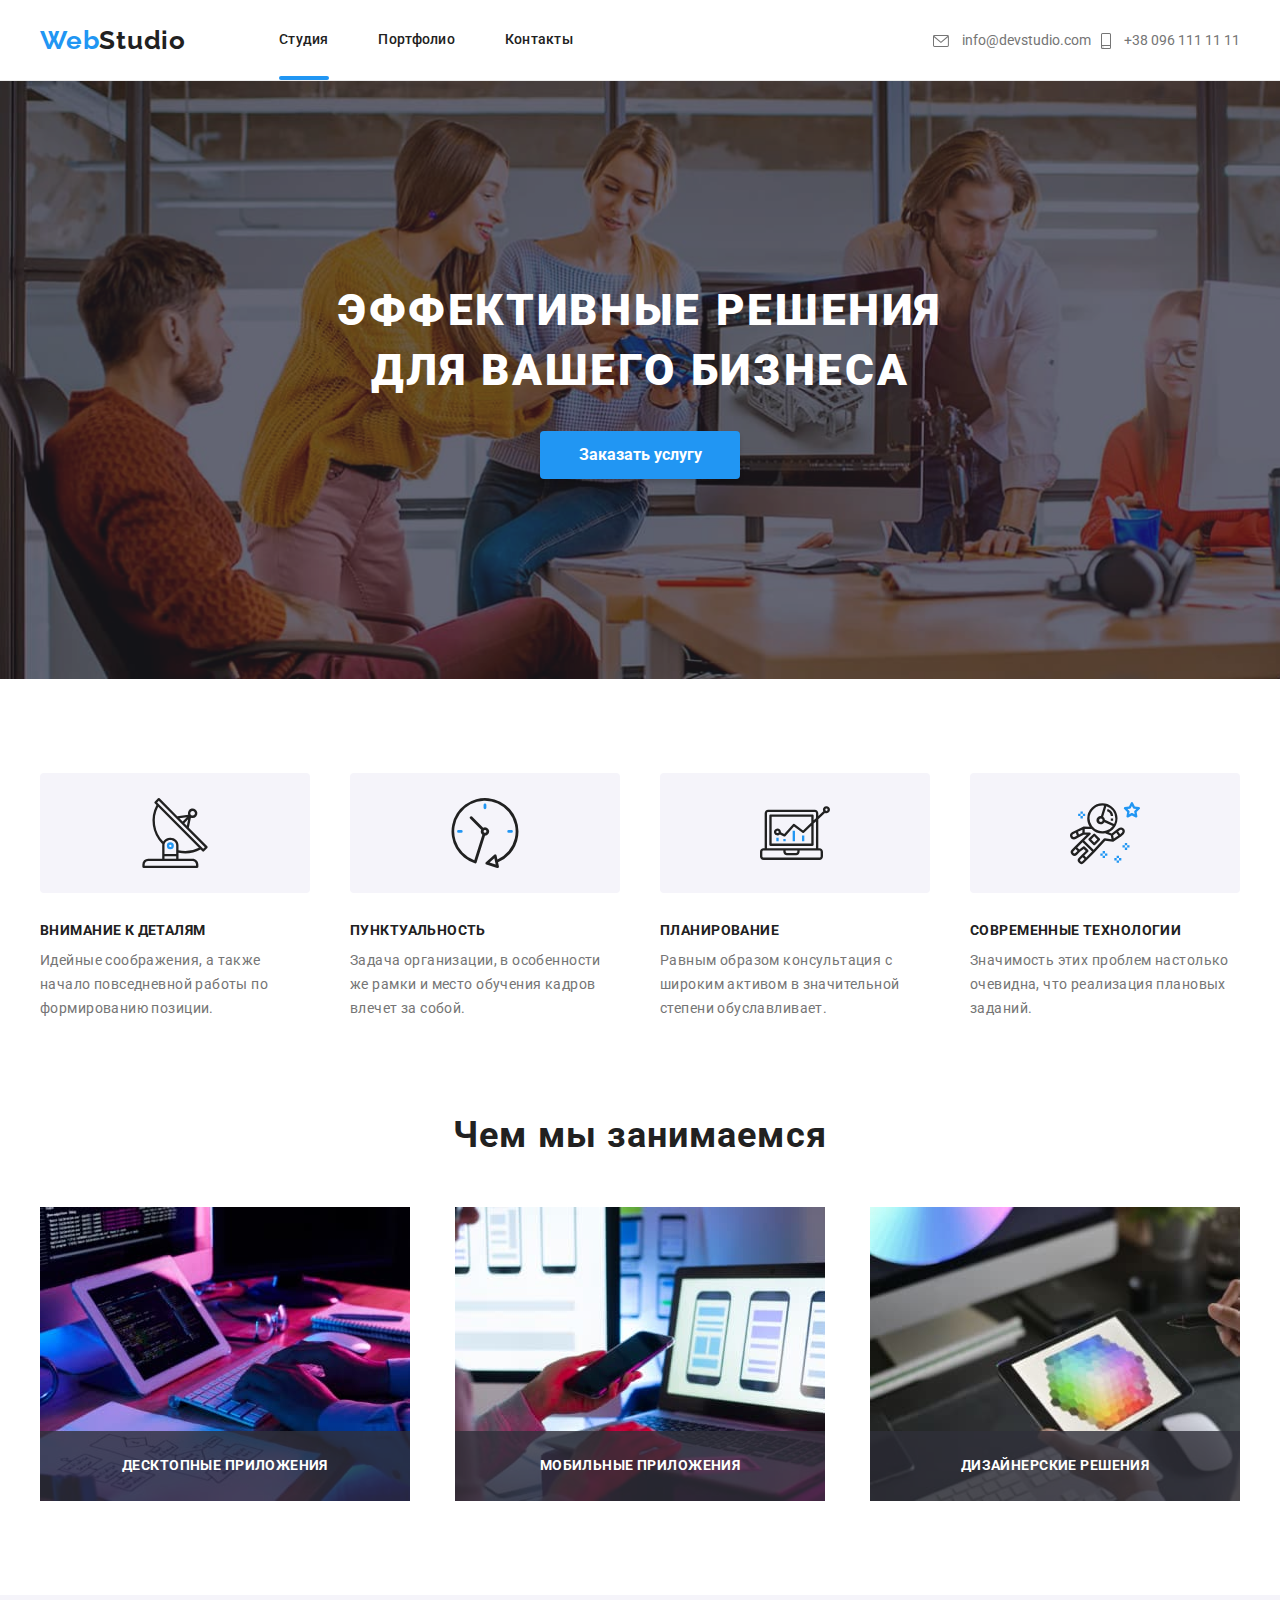
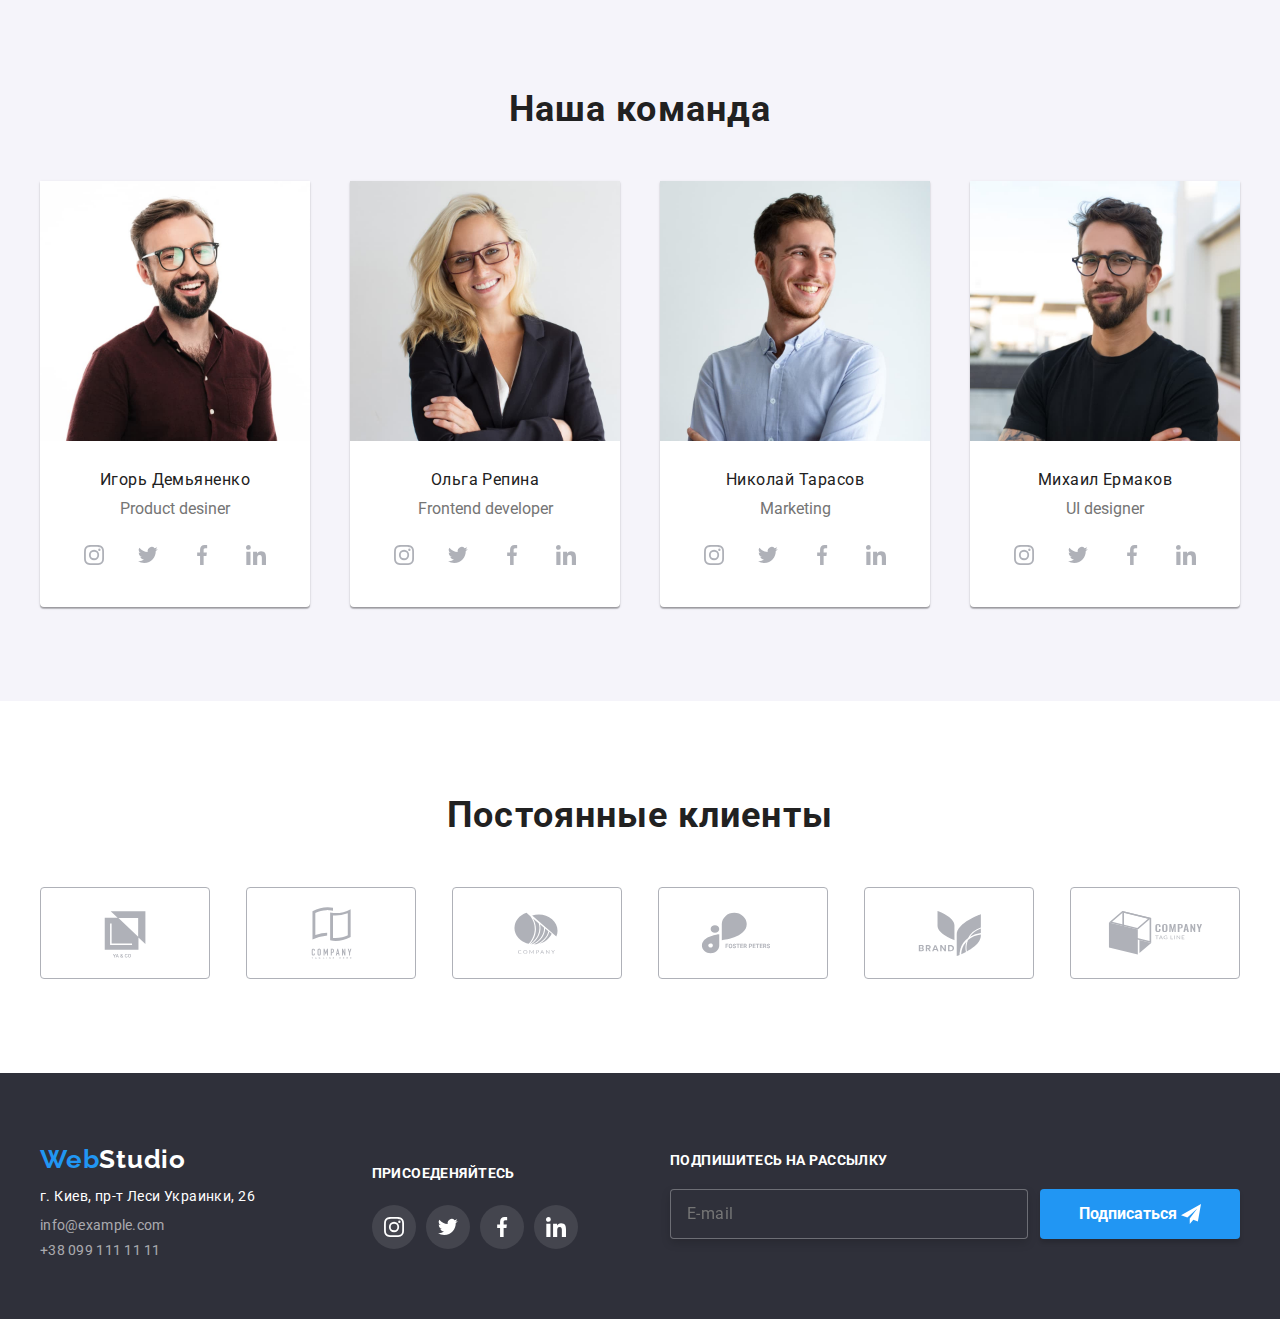
==== commit bc478a93: "Add files via upload" ====
--- a/index.html
+++ b/index.html
@@ -15,7 +15,6 @@
     <title>Studio</title>
   </head>
   <body>
-    
     <header>
       <div class="container">
         <nav>
@@ -39,10 +38,7 @@
           <li>
             <a class="link" href="mailto:info@devstudio.com">
               <svg height="12" width="16">
-                <use
-                  href="images/sprite2.svg#icon-envelope"
-                  height="12"
-                ></use>
+                <use href="images/sprite2.svg#icon-envelope" height="12"></use>
               </svg>
               info@devstudio.com
             </a>
@@ -61,19 +57,16 @@
         </ul>
       </div>
     </header>
-    
+
     <main>
-      
-        <section class="studio-central-block section">
-          <div class="overlay">
-            <h1>Эффективные решения для вашего бизнеса</h1>
-            <button data-modal-open class="button-index" type="button">Заказать услугу</button>
-          </div>
-        
+      <section class="studio-central-block section">
+        <div class="overlay">
+          <h1>Эффективные решения для вашего бизнеса</h1>
+          <button data-modal-open class="button-index" type="button">
+            Заказать услугу
+          </button>
+        </div>
       </section>
-      
-      
-      
 
       <section class="studio-description section" id="studio">
         <div class="container">
@@ -149,31 +142,27 @@
         <div class="container">
           <h2>Чем мы занимаемся</h2>
           <ul>
-            
-            <li>
-              
+            <li>
               <img
-              src="images/tree_coding.jpg"
-              alt="Tree_coding_foto"
-              width="370"
+                src="images/tree_coding.jpg"
+                alt="Tree_coding_foto"
+                width="370"
               />
               <div class="work__portfolio">Десктопные приложения</div>
             </li>
             <li>
-              
               <img
-              src="images/noytbook.jpg"
-              alt="Work_place_foto"
-              width="370"
+                src="images/noytbook.jpg"
+                alt="Work_place_foto"
+                width="370"
               />
               <div class="work__portfolio">Мобильные приложения</div>
             </li>
             <li>
-              
               <img
-              src="images/mozaika.jpg"
-              alt="Cool_mozaika_foto"
-              width="370"
+                src="images/mozaika.jpg"
+                alt="Cool_mozaika_foto"
+                width="370"
               />
               <div class="work__portfolio">Дизайнерские решения</div>
             </li>
@@ -482,8 +471,7 @@
           <div class="footer_special">
             <label>
               <span>Подпишитесь на рассылку</span>
-              <input class ="input_footer" type="email"  placeholder="E-mail"/>
-              
+              <input class="input_footer" type="email" placeholder="E-mail" />
             </label>
             <button type="submit">
               Подписаться
@@ -503,51 +491,62 @@
           </svg>
         </button>
         <h3>Оставьте свои данные, мы вам перезвоним</h3>
-        <form class="sign__form" name="signup_form" autocomplete="on" novalidate>
-          <label for="name_input">
-            Имя
-          </label>
+        <form
+          class="sign__form"
+          name="signup_form"
+          autocomplete="on"
+          novalidate
+        >
+          <label for="name_input"> Имя </label>
           <div class="name_wrap">
-          <input  type="text" name="username" class="name__input" id="name_input"/>
+            <input
+              type="text"
+              name="username"
+              class="name__input"
+              id="name_input"
+            />
             <svg class="person icon form__icon">
               <use href="images/sprite2.svg#modal-person"></use>
             </svg>
           </div>
-          <label for="tel_input">
-            Телефон
-          </label>
+          <label for="tel_input"> Телефон </label>
           <div class="tel_wrap">
-          <input  type="tel" name="tel" id="tel_input"/>
+            <input type="tel" name="tel" id="tel_input" />
             <svg class="phone icon form__icon">
               <use href="images/sprite2.svg#modal-phone"></use>
             </svg>
           </div>
-          <label for="email_input">
-            Почта
-          </label>
+          <label for="email_input"> Почта </label>
           <div class="email_wrap">
-          <input  type="email" name="email" id="email_input"/>
+            <input type="email" name="email" id="email_input" />
             <svg class="envelop icon form__icon">
               <use href="images/sprite2.svg#modal-envelope"></use>
             </svg>
           </div>
-          <label for="comment__area">
-            Комментарий
-          </label>
-          <textarea name="comment__area" id="comment__area"  placeholder="Введите текст"></textarea>
-            
+          <label for="comment__area"> Комментарий </label>
+          <textarea
+            name="comment__area"
+            id="comment__area"
+            placeholder="Введите текст"
+          ></textarea>
+
           <div class="checkmate">
             <label for="check">
-              <input id="check" type="checkbox" name="agree"/>
+              <input id="check" type="checkbox" name="agree" />
               <span class="check_icon"></span>
-              <span>Соглашаюсь с рассылкой и принимаю <a href="#">Условия договора</a></span>
-              </label>
-            </div>
-            <button class="button-index form__btn" type="submit">Отправить</button>
+              <span
+                >Соглашаюсь с рассылкой и принимаю
+                <a href="#">Условия договора</a></span
+              >
+            </label>
+          </div>
+          <button class="button-index form__btn" type="submit">
+            Отправить
+          </button>
         </form>
       </div>
     </div>
-    
+
     <script src="./js/modal.js"></script>
   </body>
 </html>
--- a/css/styles.css
+++ b/css/styles.css
@@ -1,947 +1,907 @@
 :root {
-    --main-color: #212121;
-    --hover-color: #2196F3;
-    --gray-color: #757575;
-    --dark_gray-color: #2F303A;
-    --light-gray-color: #F5F4FA;
-    --white-color: #FFFFFF;
-    --main-portfolio-color: #E5E5E5;
-    --r-g-b-a: rgba(255, 255, 255, 0.6);
-    --semi-gray-color:rgba(47, 48, 58, 0.8);
-    --header-special: #ECECEC;
-    --border-color: #AFB1B8;
-}
-
+  --main-color: #212121;
+  --hover-color: #2196f3;
+  --gray-color: #757575;
+  --dark_gray-color: #2f303a;
+  --light-gray-color: #f5f4fa;
+  --white-color: #ffffff;
+  --main-portfolio-color: #e5e5e5;
+  --r-g-b-a: rgba(255, 255, 255, 0.6);
+  --semi-gray-color: rgba(47, 48, 58, 0.8);
+  --header-special: #ececec;
+  --border-color: #afb1b8;
+}
 
 img {
-    vertical-align: top;
-}
-
+  vertical-align: top;
+}
 
 ul {
-    padding: 0;
-    margin: 0;
-    list-style: none;
+  padding: 0;
+  margin: 0;
+  list-style: none;
 }
 
 li {
-    padding: 0;
-    margin: 0;
+  padding: 0;
+  margin: 0;
 }
 
 figure {
-    margin: 0;
+  margin: 0;
 }
 
 p {
-    margin: 0;
-    padding: 0;
+  margin: 0;
+  padding: 0;
 }
 
 .section {
-    padding: 94px 0;
+  padding: 94px 0;
 }
 
 body {
-    margin: 0;
-    padding: 0;
-
-    color: var(--main-color);
-    font-family: 'Roboto', sans-serif;
-    font-style: normal;
+  margin: 0;
+  padding: 0;
+
+  color: var(--main-color);
+  font-family: "Roboto", sans-serif;
+  font-style: normal;
 }
 
 .main-portfolio {
-    background-color: var(--main-portfolio-color);
+  background-color: var(--main-portfolio-color);
 }
 
 .container {
-    width: 100%;
-    /* max-width: 1200px; */
-    width: 1200px;
-    margin: 0 auto;
+  width: 100%;
+  /* max-width: 1200px; */
+  width: 1200px;
+  margin: 0 auto;
 }
 
 header .container {
-    padding: 14px 0;
-    display: flex;
-    flex-direction: row;
-    flex-wrap: wrap;
-    align-items: center;
-    justify-content: space-between;
+  padding: 14px 0;
+  display: flex;
+  flex-direction: row;
+  flex-wrap: wrap;
+  align-items: center;
+  justify-content: space-between;
 }
 
 header {
-    border-bottom: 1px solid var(--header-special);
+  border-bottom: 1px solid var(--header-special);
 }
 
 nav {
-    display: flex;
+  display: flex;
 }
 
 nav ul {
-    width: 294px;
-    display: flex;
-    flex-wrap: nowrap;
-    flex-direction: row;
-    align-items: center;
-    justify-content: space-between;
-
+  width: 294px;
+  display: flex;
+  flex-wrap: nowrap;
+  flex-direction: row;
+  align-items: center;
+  justify-content: space-between;
 }
 
 .address a {
-    color: var(--gray-color);
-    font-size: 14px;
+  color: var(--gray-color);
+  font-size: 14px;
 }
 
 .address {
-    width: 100%;
-    max-width: 307px;
-    display: flex;
-    flex-direction: row;
-    justify-content: space-between;
+  width: 100%;
+  max-width: 307px;
+  display: flex;
+  flex-direction: row;
+  justify-content: space-between;
 }
 
 .address li {
-    flex-direction: row;
+  flex-direction: row;
 }
 
 header nav ul {
-    font-size: 14px;
-    font-weight: 500;
-    line-height: 1.14;
-    letter-spacing: 0.02em;
-    color: var(--main-color);
+  font-size: 14px;
+  font-weight: 500;
+  line-height: 1.14;
+  letter-spacing: 0.02em;
+  color: var(--main-color);
 }
 
 .portfolio-list-card__caption {
-    font-weight: 700;
-    font-size: 18px;
-    line-height: 2;
-    letter-spacing: 0.06em;
+  font-weight: 700;
+  font-size: 18px;
+  line-height: 2;
+  letter-spacing: 0.06em;
 }
 
 .portfolio-list-card__descr {
-    font-size: 16px;
-    line-height: 1.88;
-    letter-spacing: 0.03em;
-    color: var(--gray-color);
+  font-size: 16px;
+  line-height: 1.88;
+  letter-spacing: 0.03em;
+  color: var(--gray-color);
 }
 
 .botton-figure-name {
-    color: var(--gray-color);
-    padding-bottom: 15px;
+  color: var(--gray-color);
+  padding-bottom: 15px;
 }
 
 .buttons {
-    cursor: pointer;
-    /*height: 38px; 7 px difference*/
-    margin: 0px 4px 50px 4px;
-    padding: 6px 22px;
-
-    font-weight: 500;
-    font-size: 16px;
-    font-family: 'Roboto';
-    line-height: 1.62;
-    color: var(--main-color);
-
-    border: none;
-    border-radius: 4px;
-    background-color: var(--light-gray-color);
-    transition: .250s cubic-bezier(0.4, 0, 0.2, 1);
+  cursor: pointer;
+  /*height: 38px; 7 px difference*/
+  margin: 0px 4px 50px 4px;
+  padding: 6px 22px;
+
+  font-weight: 500;
+  font-size: 16px;
+  font-family: "Roboto";
+  line-height: 1.62;
+  color: var(--main-color);
+
+  border: none;
+  border-radius: 4px;
+  background-color: var(--light-gray-color);
+  transition: 0.25s cubic-bezier(0.4, 0, 0.2, 1);
 }
 
 .buttons:hover {
-    box-shadow: 0px 3px 1px rgba(0, 0, 0, 0.1), 0px 1px 2px rgba(0, 0, 0, 0.08), 0px 2px 2px rgba(0, 0, 0, 0.12);
-    color: var(--white-color);
-
-    background: var(--hover-color);
+  box-shadow: 0px 3px 1px rgba(0, 0, 0, 0.1), 0px 1px 2px rgba(0, 0, 0, 0.08),
+    0px 2px 2px rgba(0, 0, 0, 0.12);
+  color: var(--white-color);
+
+  background: var(--hover-color);
 }
 
 .button-index {
-    align-self: center;
-    cursor: pointer;
-    box-shadow: 0px 4px 4px rgba(0, 0, 0, 0.15);
-    width: 200px;
-    padding: 10px 0;
-
-    font-style: normal;
-    font-weight: 700;
-    font-size: 16px;
-    font-family: 'Roboto';
-    line-height: 1.8;
-    color: var(--white-color);
-
-    border-radius: 4px;
-    background: var(--hover-color);
+  align-self: center;
+  cursor: pointer;
+  box-shadow: 0px 4px 4px rgba(0, 0, 0, 0.15);
+  width: 200px;
+  padding: 10px 0;
+
+  font-style: normal;
+  font-weight: 700;
+  font-size: 16px;
+  font-family: "Roboto";
+  line-height: 1.8;
+  color: var(--white-color);
+
+  border-radius: 4px;
+  background: var(--hover-color);
 }
 
 .buttons-portfolio {
-    display: flex;
-    justify-content: center;
-
+  display: flex;
+  justify-content: center;
 }
 
 section h2 {
-    font-weight: 700;
-    font-size: 36px;
-    line-height: 1.16;
-    letter-spacing: 0.03em;
+  font-weight: 700;
+  font-size: 36px;
+  line-height: 1.16;
+  letter-spacing: 0.03em;
 }
 
 .link {
-    position: relative;
-    text-decoration: none;
-    font-style: normal;
-    transition: color .250s, fill .250s cubic-bezier(0.4, 0, 0.2, 1);
-    padding-bottom: 29px;
+  position: relative;
+  text-decoration: none;
+  font-style: normal;
+  transition: color 0.25s, fill 0.25s cubic-bezier(0.4, 0, 0.2, 1);
+  padding-bottom: 29px;
 }
 
 .link-web {
-    position: relative;
-    text-decoration: none;
-    font-style: normal;
-    color: var(--hover-color);
-    padding-bottom: 29px;
+  position: relative;
+  text-decoration: none;
+  font-style: normal;
+  color: var(--hover-color);
+  padding-bottom: 29px;
 }
 
 a.link {
-    cursor: pointer;
+  cursor: pointer;
 }
 
 header a.link:after {
-    content: "";
-    display: block;
-    width: 100%;
-    height: 4px;
-
-    background-color: var(--hover-color);
-    opacity: 0;
-
-    position: absolute;
-    top: 100%;
-    left: 0;
-    
-    border-radius: 2px;
-
-    transition: opacity .1s linear;
+  content: "";
+  display: block;
+  width: 100%;
+  height: 4px;
+
+  background-color: var(--hover-color);
+  opacity: 0;
+
+  position: absolute;
+  top: 100%;
+  left: 0;
+
+  border-radius: 2px;
+
+  transition: opacity 0.1s linear;
 }
 
 .header.link:active:after {
-    opacity: none;
-    transition: none;
+  opacity: none;
+  transition: none;
 }
 
 .link:hover:after,
 .link.active:after {
-    opacity: 1;
+  opacity: 1;
 }
 
 .link svg {
-    margin-right: 10px;
-    vertical-align: middle;
-    fill: currentColor;
+  margin-right: 10px;
+  vertical-align: middle;
+  fill: currentColor;
 }
 
 .link:hover {
-
-    color: var(--hover-color);
-    fill: var(--hover-color);
-
+  color: var(--hover-color);
+  fill: var(--hover-color);
 }
 
 .address__block {
-    font-size: 14px;
-    line-height: 1.14;
-    letter-spacing: 0.02em;
-    font-style: normal;
+  font-size: 14px;
+  line-height: 1.14;
+  letter-spacing: 0.02em;
+  font-style: normal;
 }
 
 .address__block a {
-    color: var(--main-color);
+  color: var(--main-color);
 }
 
 .webStudio {
-    padding-right: 93px;
-
-    font-family: 'Raleway', sans-serif;
-    font-style: normal;
-    font-weight: 700;
-    font-size: 26px;
-    line-height: 2;
-    letter-spacing: 0.03em;
+  padding-right: 93px;
+
+  font-family: "Raleway", sans-serif;
+  font-style: normal;
+  font-weight: 700;
+  font-size: 26px;
+  line-height: 2;
+  letter-spacing: 0.03em;
 }
 
 .web {
-    color: var(--hover-color);
+  color: var(--hover-color);
 }
 
 .footer__inner {
-    padding: 60px 0;
-
-    font-weight: 400;
-    color: #FFFFFF;
-
-    background: var(--dark_gray-color);
+  padding: 60px 0;
+
+  font-weight: 400;
+  color: #ffffff;
+
+  background: var(--dark_gray-color);
 }
 
 .footer__inner li a {
-    color: var(--r-g-b-a);
+  color: var(--r-g-b-a);
 }
 
 .address__block p {
-    line-height: 1.71;
-    letter-spacing: 0.03em;
+  line-height: 1.71;
+  letter-spacing: 0.03em;
 }
 
 address li {
-    padding-bottom: 9px;
+  padding-bottom: 9px;
 }
 
 address li:last-child {
-    padding-bottom: 0;
+  padding-bottom: 0;
 }
 
 .webStudio.link {
-    color: var(--hover-color);
+  color: var(--hover-color);
 }
 
 .header-list a {
-    color: var(--main-color);
+  color: var(--main-color);
 }
 
 .studio-central-block {
-
-
-    color: var(--white-color);
-    background-image: url("../images/back-image.jpg");
-    max-width: 1600px;
-    margin: 0 auto;
-    -webkit-background-size: cover;
-    background-size: cover;
-    padding: 0;
-
-
+  color: var(--white-color);
+  background-image: url("../images/back-image.jpg");
+  max-width: 1600px;
+  margin: 0 auto;
+  -webkit-background-size: cover;
+  background-size: cover;
+  padding: 0;
 }
 
 .overlay {
-    padding: 200px;
-
-    display: flex;
-    flex-direction: column;
-    text-align: center;
-    align-content: center;
-    flex-wrap: wrap;
-    justify-content: center;
-
-    width: 100%;
-    height: 100%;
-    background: rgba(47, 48, 58, 0.4);
+  padding: 200px;
+
+  display: flex;
+  flex-direction: column;
+  text-align: center;
+  align-content: center;
+  flex-wrap: wrap;
+  justify-content: center;
+
+  width: 100%;
+  height: 100%;
+  background: rgba(47, 48, 58, 0.4);
 }
 
 .studio-central-block h1 {
-    margin-top: 0px;
-    margin-bottom: 30px;
-    max-width: 696px;
-    width: 100%;
-    font-weight: 900;
-    font-size: 44px;
-    line-height: 1.36;
-    text-align: center;
-    letter-spacing: 0.06em;
-    text-transform: uppercase;
+  margin-top: 0px;
+  margin-bottom: 30px;
+  max-width: 696px;
+  width: 100%;
+  font-weight: 900;
+  font-size: 44px;
+  line-height: 1.36;
+  text-align: center;
+  letter-spacing: 0.06em;
+  text-transform: uppercase;
 }
 
 h2 {
-    padding-bottom: 50px;
-    margin: 0;
-
-    text-align: center;
+  padding-bottom: 50px;
+  margin: 0;
+
+  text-align: center;
 }
 
 .team__cards ul {
-    display: flex;
-    flex-direction: row;
-    justify-content: space-between;
+  display: flex;
+  flex-direction: row;
+  justify-content: space-between;
 }
 
 .work-fotos ul {
-    display: flex;
-    flex-direction: row;
-    justify-content: space-between;
+  display: flex;
+  flex-direction: row;
+  justify-content: space-between;
 }
 
 .work-fotos {
-    padding-top: 0;
+  padding-top: 0;
 }
 
 .work-fotos li {
-    position:relative;
+  position: relative;
 }
 
 .work__portfolio {
-    position: absolute;
-    bottom: 0;
-    width: 100%;
-    font-weight: 700;
-    color: var(--white-color);
-    font-size: 14px;
-    line-height: 1.14;
-    text-align: center;
-    letter-spacing: 0.03em;
-    text-transform: uppercase;
-    padding: 27px 0;
-    background-color: var(--semi-gray-color);
-    
-}
-
+  position: absolute;
+  bottom: 0;
+  width: 100%;
+  font-weight: 700;
+  color: var(--white-color);
+  font-size: 14px;
+  line-height: 1.14;
+  text-align: center;
+  letter-spacing: 0.03em;
+  text-transform: uppercase;
+  padding: 27px 0;
+  background-color: var(--semi-gray-color);
+}
 
 .studio-description ul {
-    display: flex;
-    flex-direction: row;
-    justify-content: space-between;
+  display: flex;
+  flex-direction: row;
+  justify-content: space-between;
 }
 
 .team__cards {
-    background-color: var(--light-gray-color);
+  background-color: var(--light-gray-color);
 }
 
 .team__cards figure {
-
-    margin: 0;
-    box-shadow: 0px 1px 3px rgba(0, 0, 0, 0.12),
-        0px 1px 1px rgba(0, 0, 0, 0.14),
-        0px 2px 1px rgba(0, 0, 0, 0.2);
-
-    border-radius: 0px 0px 4px 4px;
-    background-color: var(--white-color);
+  margin: 0;
+  box-shadow: 0px 1px 3px rgba(0, 0, 0, 0.12), 0px 1px 1px rgba(0, 0, 0, 0.14),
+    0px 2px 1px rgba(0, 0, 0, 0.2);
+
+  border-radius: 0px 0px 4px 4px;
+  background-color: var(--white-color);
 }
 
 .team__cards figcaption {
-    padding: 30px 0;
-
-    display: flex;
-    flex-direction: column;
-    align-items: center;
+  padding: 30px 0;
+
+  display: flex;
+  flex-direction: column;
+  align-items: center;
 }
 
 .galery figcaption {
-    padding: 20px 24px;
-
-
+  padding: 20px 24px;
 }
 
 .galery figure {
-    transition: box-shadow .250s cubic-bezier(0.4, 0, 0.2, 1);
+  transition: box-shadow 0.25s cubic-bezier(0.4, 0, 0.2, 1);
 }
 
 .galery div {
-    position: relative;
-    width: 370px;
-    height: 294px;
-    overflow: hidden;
+  position: relative;
+  width: 370px;
+  height: 294px;
+  overflow: hidden;
 }
 
 .special-overlay {
-    font-family: 'Roboto';
-    font-style: normal;
-    font-weight: 400;
-    font-size: 18px;
-    line-height: 1.56;
-    letter-spacing: 0.03em;
-    color: var(--white-color);
-
-    padding: 63px 24px;
-    position: absolute;
-    top: 0;
-    left: 0;
-    width: 100%;
-    height: 100%;
-    transform: translatey(100%);
-    transition: transform 250ms ease;
-    background-color: rgba(33, 150, 243, 0.9);
+  font-family: "Roboto";
+  font-style: normal;
+  font-weight: 400;
+  font-size: 18px;
+  line-height: 1.56;
+  letter-spacing: 0.03em;
+  color: var(--white-color);
+
+  padding: 63px 24px;
+  position: absolute;
+  top: 0;
+  left: 0;
+  width: 100%;
+  height: 100%;
+  transform: translatey(100%);
+  transition: transform 250ms ease;
+  background-color: rgba(33, 150, 243, 0.9);
 }
 
 .galery figure:hover {
-    box-shadow: 0px 1px 1px rgba(0, 0, 0, 0.12),
-        0px 4px 4px rgba(0, 0, 0, 0.06),
-        1px 4px 6px rgba(0, 0, 0, 0.16);
-    cursor: pointer;
-    transform: none;
+  box-shadow: 0px 1px 1px rgba(0, 0, 0, 0.12), 0px 4px 4px rgba(0, 0, 0, 0.06),
+    1px 4px 6px rgba(0, 0, 0, 0.16);
+  cursor: pointer;
+  transform: none;
 }
 
 .galery figure:hover .special-overlay {
-    transform: none;
+  transform: none;
 }
 
 .top-figure-name {
-    padding-bottom: 10px;
+  padding-bottom: 10px;
 }
 
 .studio-description h3 {
-    width: 270px;
-    margin: 10px 0;
-
-
-    font-weight: 700;
-    font-size: 14px;
-    line-height: 1.14;
-    letter-spacing: 0.03em;
-    text-transform: uppercase;
+  width: 270px;
+  margin: 10px 0;
+
+  font-weight: 700;
+  font-size: 14px;
+  line-height: 1.14;
+  letter-spacing: 0.03em;
+  text-transform: uppercase;
 }
 
 .studio-description p {
-    width: 270px;
-
-
-    font-weight: 400;
-    font-size: 14px;
-    line-height: 1.71;
-    letter-spacing: 0.03em;
-    color: var(--gray-color);
+  width: 270px;
+
+  font-weight: 400;
+  font-size: 14px;
+  line-height: 1.71;
+  letter-spacing: 0.03em;
+  color: var(--gray-color);
 }
 
 .top-figure-name {
-    font-size: 16px;
-    line-height: 1.18;
-    /* identical to box height */
-    letter-spacing: 0.03em;
+  font-size: 16px;
+  line-height: 1.18;
+  /* identical to box height */
+  letter-spacing: 0.03em;
 }
 
 .galery ul {
-    display: flex;
-    flex-direction: row;
-    justify-content: space-between;
-    flex-wrap: wrap;
+  display: flex;
+  flex-direction: row;
+  justify-content: space-between;
+  flex-wrap: wrap;
 }
 
 .galery li {
-    box-sizing: border-box;
-    margin-bottom: 30px;
+  box-sizing: border-box;
+  margin-bottom: 30px;
 }
 
 .galery figcaption {
-    border: 1px solid #EEEEEE;
-    border-top: none;
-
+  border: 1px solid #eeeeee;
+  border-top: none;
 }
 
 .social {
-    display: flex;
-    flex-direction: row;
-    width: 206px;
-    height: 44px;
+  display: flex;
+  flex-direction: row;
+  width: 206px;
+  height: 44px;
 }
 
 .studio-svg-decoration {
-    height: 120px;
-    width: 270px;
-    border-radius: 4px;
-    background-color: var(--light-gray-color);
-    padding: 25px 100px;
-    margin-bottom: 30px;
+  height: 120px;
+  width: 270px;
+  border-radius: 4px;
+  background-color: var(--light-gray-color);
+  padding: 25px 100px;
+  margin-bottom: 30px;
 }
 
 .studio-svg-decoration svg {
-    height: 70px;
-    width: 70px;
+  height: 70px;
+  width: 70px;
 }
 
 .icon__button {
-    display: block;
-    background-color: var(--white-color);
-    width: 44px;
-    height: 44px;
-    border-radius: 50%;
-    transition: background-color .250s cubic-bezier(0.4, 0, 0.2, 1);
-
+  display: block;
+  background-color: var(--white-color);
+  width: 44px;
+  height: 44px;
+  border-radius: 50%;
+  transition: background-color 0.25s cubic-bezier(0.4, 0, 0.2, 1);
 }
 
 .icon {
-    width: 20px;
-    height: 20px;
-    fill: var(--border-color);
-    vertical-align: middle;
-    transition: color .250s, fill .250s, background-color .250s cubic-bezier(0.4, 0, 0.2, 1);
-
-
+  width: 20px;
+  height: 20px;
+  fill: var(--border-color);
+  vertical-align: middle;
+  transition: color 0.25s, fill 0.25s,
+    background-color 0.25s cubic-bezier(0.4, 0, 0.2, 1);
 }
 
 .icon__button:hover .icon {
-
-    background-color: var(--hover-color);
-    color: #ffffff;
-    fill: var(--white-color);
-
+  background-color: var(--hover-color);
+  color: #ffffff;
+  fill: var(--white-color);
 }
 
 .studio-svg-decoration {
-    height: 120px;
-    width: 270px;
-    border-radius: 4px;
-    background-color: var(--light-gray-color);
-    padding: 25px 100px;
-    margin-bottom: 30px;
-
+  height: 120px;
+  width: 270px;
+  border-radius: 4px;
+  background-color: var(--light-gray-color);
+  padding: 25px 100px;
+  margin-bottom: 30px;
 }
 
 .studio-svg-decoration svg {
-    height: 70px;
-    width: 70px;
+  height: 70px;
+  width: 70px;
 }
 
 .companies {
-    display: flex;
-    flex-direction: row;
-    justify-content: space-between;
+  display: flex;
+  flex-direction: row;
+  justify-content: space-between;
 }
 
 .companies div {
-    width: 170px;
-    height: 92px;
-    padding: 16px 32px;
-    border: 1px solid var(--border-color);
-    box-sizing: border-box;
-    border-radius: 4px;
-    fill: var(--border-color);
-    transition: border-color .250s, fill .250s cubic-bezier(0.4, 0, 0.2, 1);
+  width: 170px;
+  height: 92px;
+  padding: 16px 32px;
+  border: 1px solid var(--border-color);
+  box-sizing: border-box;
+  border-radius: 4px;
+  fill: var(--border-color);
+  transition: border-color 0.25s, fill 0.25s cubic-bezier(0.4, 0, 0.2, 1);
 }
 
 .companies svg {
-    width: 106px;
-    height: 60px;
+  width: 106px;
+  height: 60px;
 }
 
 .companies div:hover {
-    border-color: var(--hover-color);
-    fill: var(--hover-color);
-}
-
+  border-color: var(--hover-color);
+  fill: var(--hover-color);
+}
 
 .footer__icons .icon__button:hover,
 .icon__button:hover {
-    background-color: var(--hover-color);
+  background-color: var(--hover-color);
 }
 
 .studio-svg-decoration {
-    height: 120px;
-    width: 270px;
-    border-radius: 4px;
-    background-color: var(--light-gray-color);
-    padding: 25px 100px;
-    margin-bottom: 30px;
+  height: 120px;
+  width: 270px;
+  border-radius: 4px;
+  background-color: var(--light-gray-color);
+  padding: 25px 100px;
+  margin-bottom: 30px;
 }
 
 .studio-svg-decoration svg {
-    height: 70px;
-    width: 70px;
+  height: 70px;
+  width: 70px;
 }
 
 .footer__info {
-    display: flex;
-
-    width: 100%;
-    align-items: center;
-    justify-content: space-between;
-}
-.footer_special{
-    display: flex;
-    
-    justify-content: space-between;
-    align-items: flex-end;
-
-    width: 570px;
-}
-.footer_special button{
-    height:50px;
-    width:200px;
-
-    font-family: 'Roboto';
-    font-style: normal;
-    font-weight: 700;
-    font-size: 16px;
-    line-height: 30px;
-
-    background: #2196F3;
-    box-shadow: 0px 4px 4px rgba(0, 0, 0, 0.15);
-    border-radius: 4px;
-    color: var(--white-color);
-    cursor: pointer;
-}
-.footer_special button svg{
-    fill: var(--white-color);
-}
-.footer_special span{
-    font-size: 14px;
-    font-weight: 700;
-    line-height: 1.14;
-    letter-spacing: 0.03em;
-    text-transform: uppercase;
-    color: var(--white-color);
-}
-.footer_special input{
-    width: 358px;
-    height: 50px;
-    letter-spacing: 0.03em;
-    border: 1px solid rgba(255, 255, 255, 0.3);
-    box-sizing: border-box;
-    filter: drop-shadow(0px 4px 4px rgba(0, 0, 0, 0.15));
-    border-radius: 4px;
-    background-color: var(--dark_gray-color);
-    padding: 15px 16px 15px 16px;
+  display: flex;
+
+  width: 100%;
+  align-items: center;
+  justify-content: space-between;
+}
+.footer_special {
+  display: flex;
+
+  justify-content: space-between;
+  align-items: flex-end;
+
+  width: 570px;
+}
+.footer_special button {
+  height: 50px;
+  width: 200px;
+
+  font-family: "Roboto";
+  font-style: normal;
+  font-weight: 700;
+  font-size: 16px;
+  line-height: 30px;
+
+  background: #2196f3;
+  box-shadow: 0px 4px 4px rgba(0, 0, 0, 0.15);
+  border-radius: 4px;
+  color: var(--white-color);
+  cursor: pointer;
+}
+.footer_special button svg {
+  fill: var(--white-color);
+}
+.footer_special span {
+  font-size: 14px;
+  font-weight: 700;
+  line-height: 1.14;
+  letter-spacing: 0.03em;
+  text-transform: uppercase;
+  color: var(--white-color);
+}
+.footer_special label {
+  display: flex;
+  flex-direction: column;
+  justify-content: space-between;
+  width: 358px;
+  height: 86px;
+}
+.footer_special input {
+  width: 358px;
+  height: 50px;
+  letter-spacing: 0.03em;
+  border: 1px solid rgba(255, 255, 255, 0.3);
+  box-sizing: border-box;
+  filter: drop-shadow(0px 4px 4px rgba(0, 0, 0, 0.15));
+  border-radius: 4px;
+  background-color: var(--dark_gray-color);
+  padding: 15px 16px 15px 16px;
 }
 .right__block h5 {
-
-    font-weight: 700;
-    font-size: 14px;
-    line-height: 1.14;
-    letter-spacing: 0.03em;
-    text-transform: uppercase;
-
-    color: var(--white-color);
+  font-weight: 700;
+  font-size: 14px;
+  line-height: 1.14;
+  letter-spacing: 0.03em;
+  text-transform: uppercase;
+
+  color: var(--white-color);
 }
 .right__block h5 {
-
-    font-weight: 700;
-    font-size: 14px;
-    line-height: 1.14;
-    letter-spacing: 0.03em;
-    text-transform: uppercase;
-
-    color: var(--white-color);
+  font-weight: 700;
+  font-size: 14px;
+  line-height: 1.14;
+  letter-spacing: 0.03em;
+  text-transform: uppercase;
+
+  color: var(--white-color);
 }
 
 .footer__icons li {
-    padding-right: 10px;
+  padding-right: 10px;
 }
 
 .footer__icons li:last-child {
-    padding: 0;
+  padding: 0;
 }
 
 .footer__icons .icon__button {
-
-    background-color: rgba(255, 255, 255, 0.1);
+  background-color: rgba(255, 255, 255, 0.1);
 }
 
 .footer__icons .icon {
-    fill: var(--white-color);
-
+  fill: var(--white-color);
 }
 
 .backdrop {
-    top: 0px;
-    position: fixed;
-    height: 100vh;
-    width: 100%;
-    background: rgba(0, 0, 0, 0.2);
-    display: flex;
-    justify-content: center;
-    align-items: center;
+  top: 0px;
+  position: fixed;
+  height: 100vh;
+  width: 100%;
+  background: rgba(0, 0, 0, 0.2);
+  display: flex;
+  justify-content: center;
+  align-items: center;
 }
 
 .is-hidden {
-    /* position:absolute;
+  /* position:absolute;
     z-index: -1;
     background: rgba(0, 0, 0, 0); */
-    /* opacity: 100; */
-    visibility: hidden;
-    opacity: 0.5;
+  /* opacity: 100; */
+  visibility: hidden;
+  opacity: 0.5;
 }
 
 .modal {
-
-    transition: opacity 2s cubic-bezier(0.4, 0, 0.2, 1);
-    width: 528px;
-    height: 581px;
-
-
-    box-shadow: 0px 1px 3px rgba(0, 0, 0, 0.12), 0px 1px 1px rgba(0, 0, 0, 0.14), 0px 2px 1px rgba(0, 0, 0, 0.2);
-    border-radius: 4px;
-
-    background-color: #FFFFFF;
-    position: relative;
-    display: flex;
-    flex-direction: column;
-    align-items: center;
+  transition: opacity 2s cubic-bezier(0.4, 0, 0.2, 1);
+  width: 528px;
+  height: 581px;
+
+  box-shadow: 0px 1px 3px rgba(0, 0, 0, 0.12), 0px 1px 1px rgba(0, 0, 0, 0.14),
+    0px 2px 1px rgba(0, 0, 0, 0.2);
+  border-radius: 4px;
+
+  background-color: #ffffff;
+  position: relative;
+  display: flex;
+  flex-direction: column;
+  align-items: center;
 }
 
 .modal .close-botton {
-    position: absolute;
-    width: 30px;
-    height: 30px;
-    top: 8px;
-    right: 8px;
-    
-    cursor: pointer;
-    background: #FFFFFF;
-    border: 1px solid rgba(0, 0, 0, 0.1);
-    box-sizing: border-box;
-    border-radius: 50%;
-}
-.close-botton:hover{
-    fill: var(--hover-color);
+  position: absolute;
+  width: 30px;
+  height: 30px;
+  top: 8px;
+  right: 8px;
+
+  cursor: pointer;
+  background: #ffffff;
+  border: 1px solid rgba(0, 0, 0, 0.1);
+  box-sizing: border-box;
+  border-radius: 50%;
+}
+.close-botton:hover {
+  fill: var(--hover-color);
 }
 .close-botton:active .modal {
-    opacity: 0;
-
-}
-
-.sign__form{
-    display: flex;
-    flex-direction: column;
-    justify-content: center;
-    
-    width: 448px;
-}
-.modal h3{
-
-font-weight: 700;
-font-size: 20px;
-line-height: 1.15;
-text-align: center;
-letter-spacing: 0.03em;
-
-
-    margin: 0;
-    text-align: center;
-    margin-top: 40px;
-    margin-bottom: 12px;
-}
-.sign__form label{
-    
-
-font-weight: 400;
-font-size: 12px;
-line-height: 1.16;
-/* identical to box height */
-
-letter-spacing: 0.01em;
-margin-bottom: 4px;
-
-}
-.sign__form input{
-   
-    padding: 0;
-    margin-bottom: 10px;
-    height: 40px;
-    border: 1px solid rgba(33, 33, 33, 0.2);
-    box-sizing: border-box;
-    border-radius: 4px;
-}
-.sign__form input:last-child{
-    margin: 0;
-}
-.sign__form input{
-    width: 100%;
-    padding-left:42px;
-}
-.sign__form input:focus-within{
-    outline: none;
-    border-color: var(--hover-color);
-}
-#comment__area:focus-within{
-    outline: none;
-    border-color: var(--hover-color);
+  opacity: 0;
+}
+
+.sign__form {
+  display: flex;
+  flex-direction: column;
+  justify-content: center;
+
+  width: 448px;
+}
+.modal h3 {
+  font-weight: 700;
+  font-size: 20px;
+  line-height: 1.15;
+  text-align: center;
+  letter-spacing: 0.03em;
+
+  margin: 0;
+  text-align: center;
+  margin-top: 40px;
+  margin-bottom: 12px;
+}
+.sign__form label {
+  font-weight: 400;
+  font-size: 12px;
+  line-height: 1.16;
+  /* identical to box height */
+
+  letter-spacing: 0.01em;
+  margin-bottom: 4px;
+}
+.sign__form input {
+  padding: 0;
+  margin-bottom: 10px;
+  height: 40px;
+  border: 1px solid rgba(33, 33, 33, 0.2);
+  box-sizing: border-box;
+  border-radius: 4px;
+  width: 100%;
+  padding-left: 42px;
+}
+
+.sign__form input:focus-within {
+  outline: none;
+  border-color: var(--hover-color);
+}
+#comment__area:focus-within {
+  outline: none;
+  border-color: var(--hover-color);
 }
 /* .sign__form input:focus-visible .form__icon{
     fill:var(--hover-color);
 } */
-.checkmate input{
-    width: auto;
-
-}
-.person{
-    padding: 3px;
-}
-.phone{
-    padding: 2.5px;
-}
-.envelop{
-    padding: 3px 1.5px;
-}
-.name_wrap,.tel_wrap,.email_wrap:focus-within .person,.phone,.envelop{
-    fill:var(--hover-color);
+.checkmate input {
+  width: auto;
+}
+.person {
+  padding: 3px;
+}
+.phone {
+  padding: 2.5px;
+}
+.envelop {
+  padding: 3px 1.5px;
 }
 .name_wrap:focus-within .person,
 .tel_wrap:focus-within .phone,
-.email_wrap:focus-within .envelop{
-    fill:var(--hover-color);
-} 
+.email_wrap:focus-within .envelop {
+  fill: var(--hover-color);
+}
 form label,
-span{
-    color:var(--gray-color);
-}
-.form__icon{
-    position: absolute;
-    fill: var(--main-color);
-    height:18px;
-    width: 18px;
-    vertical-align: middle;
-}
-.person{
-    top: 104px;
-    left: 53px;
-}
-.phone{
-    top: 172px;
-    left: 53px;
-
-}
-.envelop{
-    top: 240px;
-    left: 53px;
-}
-#comment__area{
-    width: 448px;
-    height: 120px;
-    margin-bottom: 20px;
-    padding: 11px 15px;
-    resize: none;
-    border: 1px solid rgba(33, 33, 33, 0.2);
-    border-radius: 4px;
-}
-
-.checkmate label{
-    display: flex;
-    align-items: center;
-    padding-bottom: 30px;
-    justify-content: space-around;
-    
-    font-weight: 400;
-    font-size: 14px;
-    line-height: 24px;
-}
-.checkmate label p a{
-    color: var(--hover-color);
-}
- #check{
-    margin: 0;
-    -webkit-appearance: none;
-    appearance: none;
-    border: none;
-    position:absolute;
-}
-.check_icon{
-    /* margin-right:-15px ; */
-    display: inline-block;
-    width: 16px;
-    height: 15px;
-    border: 2px solid var(--main-color);
-    border-radius: 2px;
-    /*  */
-}
- #check:checked + .check_icon{
-    border-color: var(--hover-color);
-    background-color:var(--hover-color);
-    background-image: url(../images/icon_check.svg);
-    background-size: contain;
-    background-origin: border-box;
-}
-.checkmate{
-    align-self: center;
-    width: 423px;
-    
+span {
+  color: var(--gray-color);
+}
+.form__icon {
+  position: absolute;
+  fill: var(--main-color);
+  height: 18px;
+  width: 18px;
+  vertical-align: middle;
+}
+.person {
+  top: 104px;
+  left: 53px;
+}
+.phone {
+  top: 172px;
+  left: 53px;
+}
+.envelop {
+  top: 240px;
+  left: 53px;
+}
+#comment__area {
+  width: 448px;
+  height: 120px;
+  margin-bottom: 20px;
+  padding: 11px 15px;
+  resize: none;
+  border: 1px solid rgba(33, 33, 33, 0.2);
+  border-radius: 4px;
+}
+
+.checkmate label {
+  display: flex;
+  align-items: center;
+  padding-bottom: 30px;
+  justify-content: space-around;
+
+  font-weight: 400;
+  font-size: 14px;
+  line-height: 24px;
+}
+.checkmate label p a {
+  color: var(--hover-color);
+}
+#check {
+  margin: 0;
+  -webkit-appearance: none;
+  appearance: none;
+  border: none;
+  position: absolute;
+}
+.check_icon {
+  /* margin-right:-15px ; */
+  display: inline-block;
+  width: 16px;
+  height: 15px;
+  border: 2px solid var(--main-color);
+  border-radius: 2px;
+  /*  */
+}
+#check:checked + .check_icon {
+  border-color: var(--hover-color);
+  background-color: var(--hover-color);
+  background-image: url(../images/icon_check.svg);
+  background-size: contain;
+  background-origin: border-box;
+}
+.checkmate {
+  align-self: center;
+  width: 423px;
 }
 /* .checkmate span{
     font-family: 'Roboto';
@@ -956,6 +916,6 @@
     
     color: #757575;
 } */
-.form__btn{
-margin-bottom: 30px;
-}+.form__btn {
+  margin-bottom: 30px;
+}
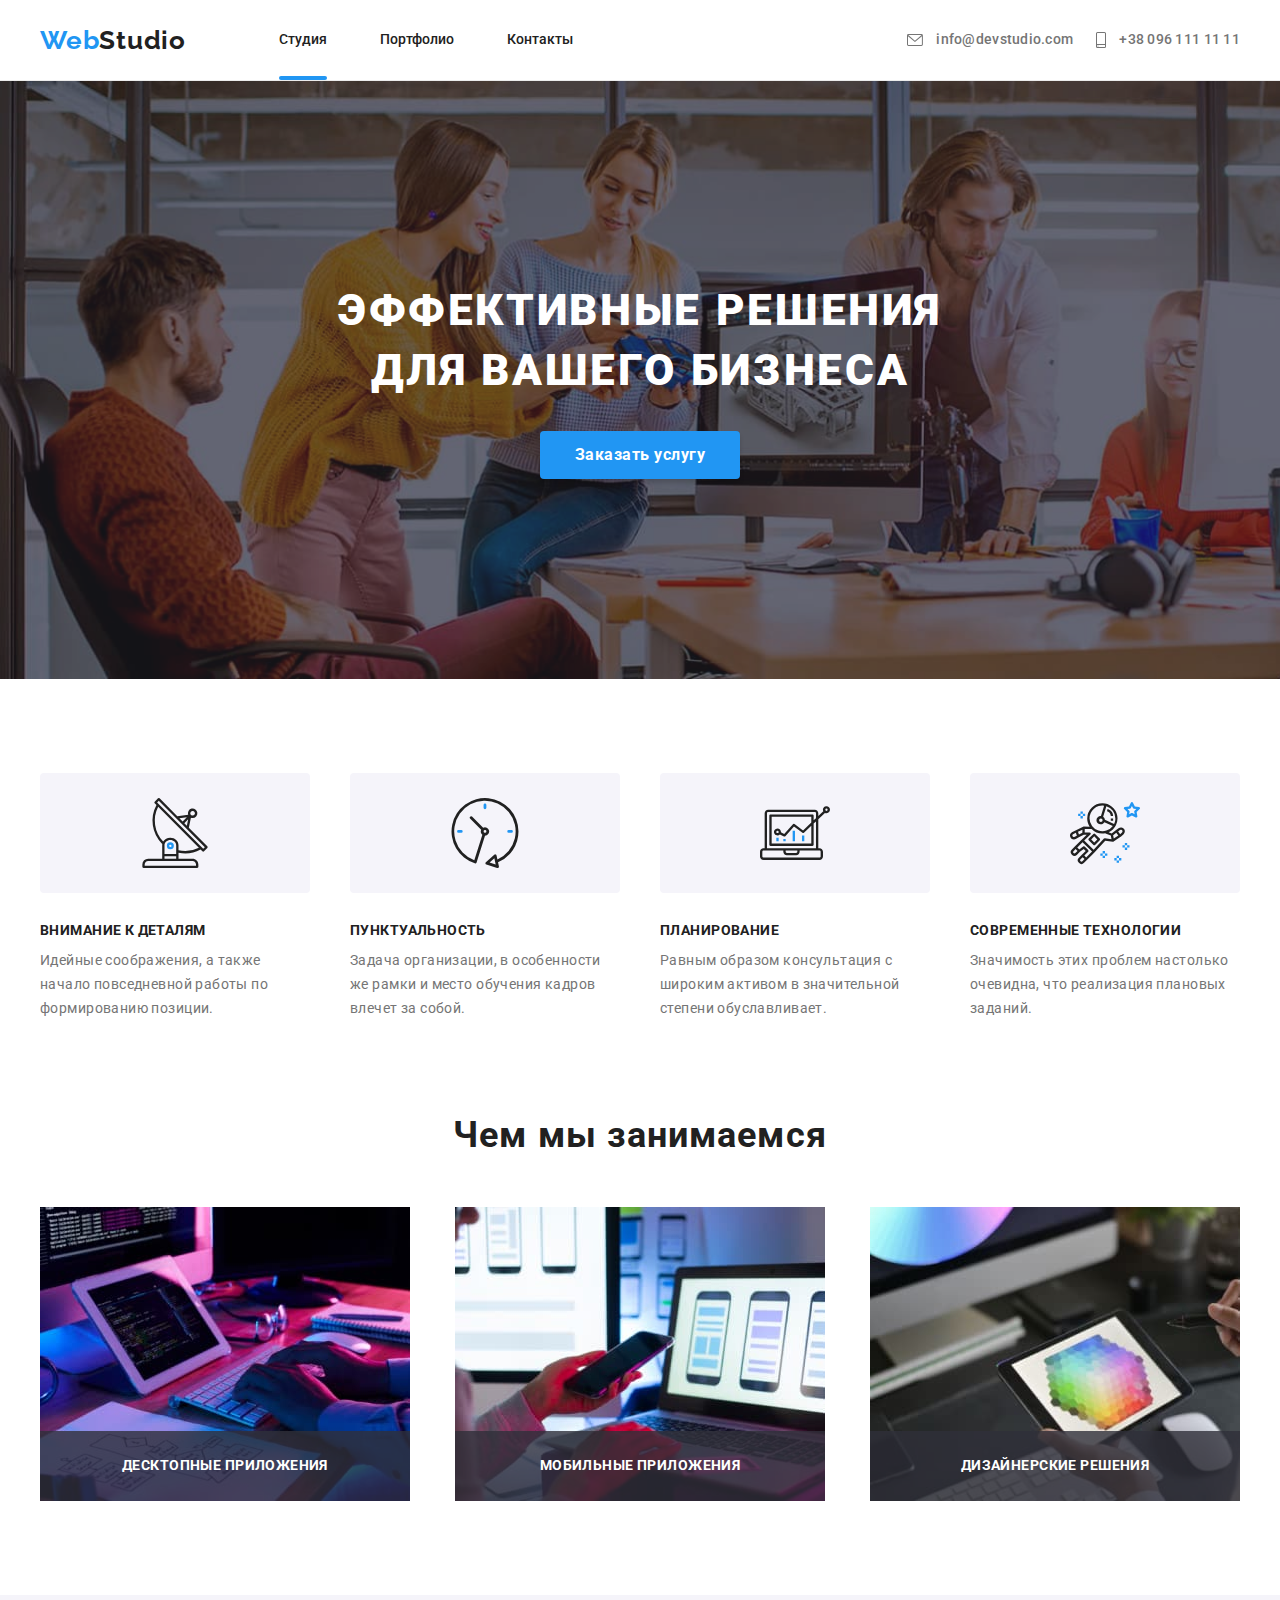
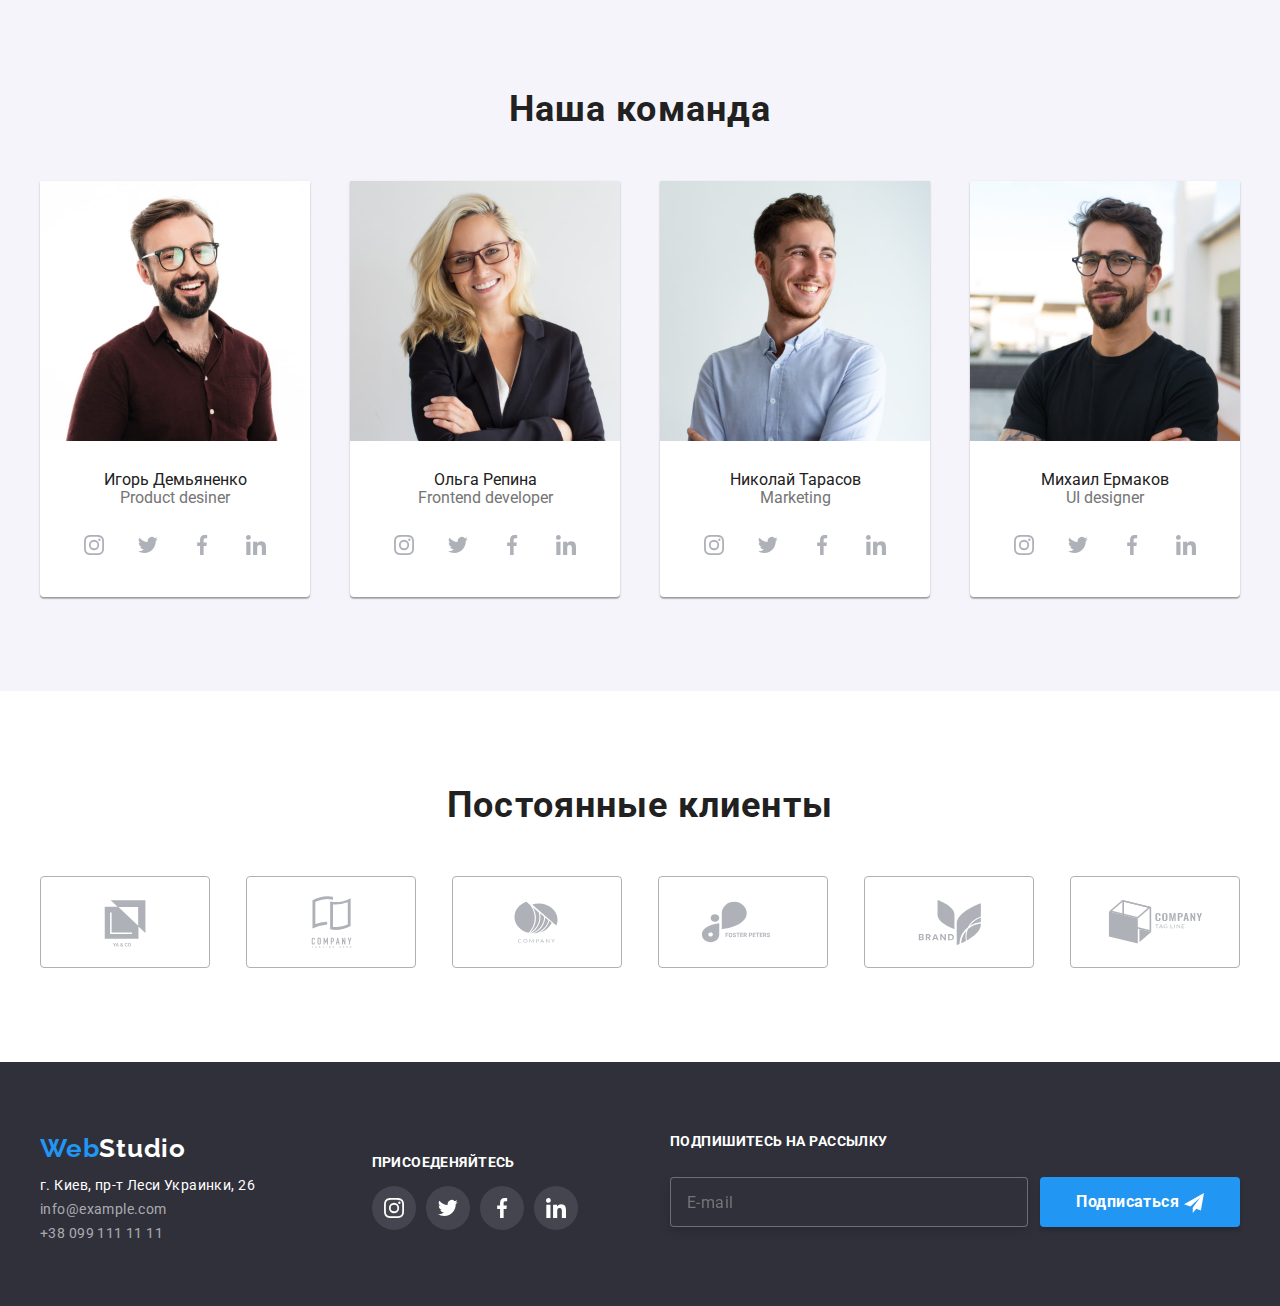
==== commit ab89c9d9: "Add files via upload" ====
--- a/index.html
+++ b/index.html
@@ -11,44 +11,50 @@
       rel="stylesheet"
     />
     <link rel="stylesheet" href="css/modern-normalize.css" />
-    <link rel="stylesheet" href="css/styles.css" />
+    <link rel="stylesheet" href="css/main.min.css" />
     <title>Studio</title>
   </head>
   <body>
-    <header>
-      <div class="container">
-        <nav>
-          <div class="webStudio">
+    <header class="main-header">
+      <div class="main-header_container main-container">
+        <nav class="main-header__navigation">
+          <div class="main-header__webStudio-link">
             <a class="link-web" href="#">Web</a>Studio
           </div>
           <ul class="header-list">
             <li>
-              <a class="link active" href="index.html">Cтудия</a>
-            </li>
-            <li>
-              <a class="link" href="portfolio.html">Портфолио</a>
-            </li>
-            <li>
-              <a class="link" href="#">Контакты</a>
+              <a class="header-list__link active" href="index.html">Cтудия</a>
+            </li>
+            <li>
+              <a class="header-list__link" href="portfolio.html">Портфолио</a>
+            </li>
+            <li>
+              <a class="header-list__link" href="#">Контакты</a>
             </li>
           </ul>
         </nav>
 
-        <ul class="address">
-          <li>
-            <a class="link" href="mailto:info@devstudio.com">
-              <svg height="12" width="16">
-                <use href="images/sprite2.svg#icon-envelope" height="12"></use>
+        <ul class="main-header__address">
+          <li class="main-header__address-text">
+            <a
+              class="main-header__address-link"
+              href="mailto:info@devstudio.com"
+            >
+              <svg class="main-header__addres-svg" height="12px" width="16px">
+                <use
+                  href="images/sprite2.svg#icon-envelope"
+                  height="12px"
+                ></use>
               </svg>
               info@devstudio.com
             </a>
           </li>
-          <li>
-            <a class="link" href="tel:+380961111111">
-              <svg height="16" width="10">
+          <li class="main-header__address-text">
+            <a class="main-header__address-link" href="tel:+380961111111">
+              <svg class="main-header__addres-svg" height="16px" width="10px">
                 <use
                   href="images/sprite2.svg#icon-smartphone"
-                  height="16"
+                  height="16px"
                 ></use>
               </svg>
               +38 096 111 11 11
@@ -60,7 +66,7 @@
 
     <main>
       <section class="studio-central-block section">
-        <div class="overlay">
+        <div class="studio-central-block-overlay">
           <h1>Эффективные решения для вашего бизнеса</h1>
           <button data-modal-open class="button-index" type="button">
             Заказать услугу
@@ -69,10 +75,10 @@
       </section>
 
       <section class="studio-description section" id="studio">
-        <div class="container">
+        <div class="main-container">
           <ul>
             <li>
-              <div class="studio-svg-decoration">
+              <div class="studio-description-decoration">
                 <svg>
                   <use
                     href="images/sprite2.svg#icon-antenna-1"
@@ -88,7 +94,7 @@
               </p>
             </li>
             <li>
-              <div class="studio-svg-decoration">
+              <div class="studio-description-decoration">
                 <svg>
                   <use
                     href="images/sprite2.svg#icon-clock-1"
@@ -104,7 +110,7 @@
               </p>
             </li>
             <li>
-              <div class="studio-svg-decoration">
+              <div class="studio-description-decoration">
                 <svg>
                   <use
                     href="images/sprite2.svg#icon-diagram-1"
@@ -120,7 +126,7 @@
               </p>
             </li>
             <li>
-              <div class="studio-svg-decoration">
+              <div class="studio-description-decoration">
                 <svg>
                   <use
                     href="images/sprite2.svg#icon-astronaut-1"
@@ -138,8 +144,8 @@
           </ul>
         </div>
       </section>
-      <section class="work-fotos section">
-        <div class="container">
+      <section class="work section">
+        <div class="main-container">
           <h2>Чем мы занимаемся</h2>
           <ul>
             <li>
@@ -148,7 +154,7 @@
                 alt="Tree_coding_foto"
                 width="370"
               />
-              <div class="work__portfolio">Десктопные приложения</div>
+              <div class="work-index">Десктопные приложения</div>
             </li>
             <li>
               <img
@@ -156,7 +162,7 @@
                 alt="Work_place_foto"
                 width="370"
               />
-              <div class="work__portfolio">Мобильные приложения</div>
+              <div class="work-index">Мобильные приложения</div>
             </li>
             <li>
               <img
@@ -164,13 +170,15 @@
                 alt="Cool_mozaika_foto"
                 width="370"
               />
-              <div class="work__portfolio">Дизайнерские решения</div>
+              <div class="work-index">Дизайнерские решения</div>
             </li>
           </ul>
         </div>
       </section>
-      <section class="team__cards section">
-        <div class="container">
+
+      
+      <section class="team section">
+        <div class="main-container">
           <h2>Наша команда</h2>
           <ul>
             <li>
@@ -181,33 +189,33 @@
                   width="270"
                 />
                 <figcaption>
-                  <p class="top-figure-name">Игорь Демьяненко</p>
-                  <p class="botton-figure-name">Product desiner</p>
-                  <ul class="social">
-                    <li>
-                      <button class="icon__button" type="button">
-                        <svg class="icon">
+                  <p class="team__name">Игорь Демьяненко</p>
+                  <p class="team__ocupacy">Product desiner</p>
+                  <ul class="team_social">
+                    <li>
+                      <button class="team__button" type="button">
+                        <svg class="team__icon">
                           <use href="images/sprite2.svg#icon-instagram"></use>
                         </svg>
                       </button>
                     </li>
                     <li>
-                      <button class="icon__button" type="button">
-                        <svg class="icon">
+                      <button class="team__button" type="button">
+                        <svg class="team__icon">
                           <use href="images/sprite2.svg#icon-Group "></use>
                         </svg>
                       </button>
                     </li>
                     <li>
-                      <button class="icon__button" type="button">
-                        <svg class="icon">
+                      <button class="team__button" type="button">
+                        <svg class="team__icon">
                           <use href="images/sprite2.svg#icon-facebook"></use>
                         </svg>
                       </button>
                     </li>
                     <li>
-                      <button class="icon__button" type="button">
-                        <svg class="icon">
+                      <button class="team__button" type="button">
+                        <svg class="team__icon">
                           <use href="images/sprite2.svg#icon-linkedin"></use>
                         </svg>
                       </button>
@@ -220,33 +228,33 @@
               <figure>
                 <img src="images/repina.jpg" alt="Repina_foto" width="270" />
                 <figcaption>
-                  <p class="top-figure-name">Ольга Репина</p>
-                  <p class="botton-figure-name">Frontend developer</p>
-                  <ul class="social">
-                    <li>
-                      <button class="icon__button" type="button">
-                        <svg class="icon">
+                  <p class="team__name">Ольга Репина</p>
+                  <p class="team__ocupacy">Frontend developer</p>
+                  <ul class="team_social">
+                    <li>
+                      <button class="team__button" type="button">
+                        <svg class="team__icon">
                           <use href="images/sprite2.svg#icon-instagram"></use>
                         </svg>
                       </button>
                     </li>
                     <li>
-                      <button class="icon__button" type="button">
-                        <svg class="icon">
+                      <button class="team__button" type="button">
+                        <svg class="team__icon">
                           <use href="images/sprite2.svg#icon-Group "></use>
                         </svg>
                       </button>
                     </li>
                     <li>
-                      <button class="icon__button" type="button">
-                        <svg class="icon">
+                      <button class="team__button" type="button">
+                        <svg class="team__icon">
                           <use href="images/sprite2.svg#icon-facebook"></use>
                         </svg>
                       </button>
                     </li>
                     <li>
-                      <button class="icon__button" type="button">
-                        <svg class="icon">
+                      <button class="team__button" type="button">
+                        <svg class="team__icon">
                           <use href="images/sprite2.svg#icon-linkedin"></use>
                         </svg>
                       </button>
@@ -259,33 +267,33 @@
               <figure>
                 <img src="images/tarasov.jpg" alt="Tarasov_foto" width="270" />
                 <figcaption>
-                  <p class="top-figure-name">Николай Тарасов</p>
-                  <p class="botton-figure-name">Marketing</p>
-                  <ul class="social">
-                    <li>
-                      <button class="icon__button" type="button">
-                        <svg class="icon">
+                  <p class="team__name">Николай Тарасов</p>
+                  <p class="team__ocupacy">Marketing</p>
+                  <ul class="team_social">
+                    <li>
+                      <button class="team__button" type="button">
+                        <svg class="team__icon">
                           <use href="images/sprite2.svg#icon-instagram"></use>
                         </svg>
                       </button>
                     </li>
                     <li>
-                      <button class="icon__button" type="button">
-                        <svg class="icon">
+                      <button class="team__button" type="button">
+                        <svg class="team__icon">
                           <use href="images/sprite2.svg#icon-Group "></use>
                         </svg>
                       </button>
                     </li>
                     <li>
-                      <button class="icon__button" type="button">
-                        <svg class="icon">
+                      <button class="team__button" type="button">
+                        <svg class="team__icon">
                           <use href="images/sprite2.svg#icon-facebook"></use>
                         </svg>
                       </button>
                     </li>
                     <li>
-                      <button class="icon__button" type="button">
-                        <svg class="icon">
+                      <button class="team__button" type="button">
+                        <svg class="team__icon">
                           <use href="images/sprite2.svg#icon-linkedin"></use>
                         </svg>
                       </button>
@@ -298,33 +306,33 @@
               <figure>
                 <img src="images/ermakov.jpg" alt="Ermakov_foto" width="270" />
                 <figcaption>
-                  <p class="top-figure-name">Михаил Ермаков</p>
-                  <p class="botton-figure-name">UI designer</p>
-                  <ul class="social">
-                    <li>
-                      <button class="icon__button" type="button">
-                        <svg class="icon">
+                  <p class="team__name">Михаил Ермаков</p>
+                  <p class="team__ocupacy">UI designer</p>
+                  <ul class="team_social">
+                    <li>
+                      <button class="team__button" type="button">
+                        <svg class="team__icon">
                           <use href="images/sprite2.svg#icon-instagram"></use>
                         </svg>
                       </button>
                     </li>
                     <li>
-                      <button class="icon__button" type="button">
-                        <svg class="icon">
+                      <button class="team__button" type="button">
+                        <svg class="team__icon">
                           <use href="images/sprite2.svg#icon-Group "></use>
                         </svg>
                       </button>
                     </li>
                     <li>
-                      <button class="icon__button" type="button">
-                        <svg class="icon">
+                      <button class="team__button" type="button">
+                        <svg class="team__icon">
                           <use href="images/sprite2.svg#icon-facebook"></use>
                         </svg>
                       </button>
                     </li>
                     <li>
-                      <button class="icon__button" type="button">
-                        <svg class="icon">
+                      <button class="team__button" type="button">
+                        <svg class="team__icon">
                           <use href="images/sprite2.svg#icon-linkedin"></use>
                         </svg>
                       </button>
@@ -336,8 +344,9 @@
           </ul>
         </div>
       </section>
+      
       <section class="section">
-        <div class="container">
+        <div class="main-container">
           <h2>Постоянные клиенты</h2>
           <ul class="companies">
             <li>
@@ -410,57 +419,63 @@
         </div>
       </section>
     </main>
-    <footer class="footer__inner">
-      <div class="container">
-        <div class="footer__info">
-          <div class="left__bloc">
-            <div class="webStudio">
+    <footer class="footer-info">
+      <div class="main-container">
+        <div class="footer-info__container">
+          <div class="footer-info_left-block">
+            <div class="footer-info__webStudio">
               <a href="#" class="link-web">Web</a>Studio
             </div>
-            <address class="address__block" id="contacts">
+            <address class="footer-info_address" id="contacts">
               <ul>
-                <li>
-                  <p>г. Киев, пр-т Леси Украинки, 26</p>
-                </li>
-                <li>
-                  <a class="link" href="mailto:info@example.com"
+                <li class="footer-info_address-textbox">
+                  <p class="footer-info_address-text">
+                    г. Киев, пр-т Леси Украинки, 26
+                  </p>
+                </li>
+                <li class="footer-info_address-textbox">
+                  <a
+                    class="footer-info_address-link"
+                    href="mailto:info@example.com"
                     >info@example.com</a
                   >
                 </li>
-                <li>
-                  <a class="link" href="tel:+380991111111">+38 099 111 11 11</a>
+                <li class="footer-info_address-textbox">
+                  <a class="footer-info_address-link" href="tel:+380991111111"
+                    >+38 099 111 11 11</a
+                  >
                 </li>
               </ul>
             </address>
           </div>
-          <div class="right__block">
-            <h5>Присоеденяйтесь</h5>
-            <div class="footer__icons">
-              <ul class="social">
-                <li>
-                  <button class="icon__button" type="button">
-                    <svg class="icon">
+          <div class="footer-info__central-block">
+            <h5 class="footer-info__text-block">Присоеденяйтесь</h5>
+            <div class="footer-info__social-networks">
+              <ul class="footer-info__social-list">
+                <li class="footer-info__list-component">
+                  <button class="footer-info__icon-button" type="button">
+                    <svg class="footer-info__icon">
                       <use href="images/sprite2.svg#icon-instagram"></use>
                     </svg>
                   </button>
                 </li>
-                <li>
-                  <button class="icon__button" type="button">
-                    <svg class="icon">
+                <li class="footer-info__list-component">
+                  <button class="footer-info__icon-button" type="button">
+                    <svg class="footer-info__icon">
                       <use href="images/sprite2.svg#icon-Group "></use>
                     </svg>
                   </button>
                 </li>
-                <li>
-                  <button class="icon__button" type="button">
-                    <svg class="icon">
+                <li class="footer-info__list-component">
+                  <button class="footer-info__icon-button" type="button">
+                    <svg class="footer-info__icon">
                       <use href="images/sprite2.svg#icon-facebook"></use>
                     </svg>
                   </button>
                 </li>
-                <li>
-                  <button class="icon__button" type="button">
-                    <svg class="icon">
+                <li class="footer-info__list-component">
+                  <button class="footer-info__icon-button" type="button">
+                    <svg class="footer-info__icon">
                       <use href="images/sprite2.svg#icon-linkedin"></use>
                     </svg>
                   </button>
@@ -468,14 +483,20 @@
               </ul>
             </div>
           </div>
-          <div class="footer_special">
-            <label>
-              <span>Подпишитесь на рассылку</span>
-              <input class="input_footer" type="email" placeholder="E-mail" />
+          <div class="footer-info_right-block">
+            <label class="footer-info_label">
+              <span class="footer-info__text-block"
+                >Подпишитесь на рассылку</span
+              >
+              <input
+                class="footer-info__input"
+                type="email"
+                placeholder="E-mail"
+              />
             </label>
-            <button type="submit">
+            <button class="footer-info__button" type="submit">
               Подписаться
-              <svg class="icon">
+              <svg class="footer-info__icon">
                 <use href="images/sprite2.svg#tg"></use>
               </svg>
             </button>
@@ -483,66 +504,86 @@
         </div>
       </div>
     </footer>
+
     <div data-modal class="is-hidden backdrop">
       <div class="modal">
-        <button data-modal-close class="close-botton" type="button">
+        <button data-modal-close class="modal_close-botton" type="button">
           <svg width="11" height="11">
             <use width="11" height="11" href="images/sprite2.svg#icon-x"></use>
           </svg>
         </button>
-        <h3>Оставьте свои данные, мы вам перезвоним</h3>
+        <h3 class="modal_text">Оставьте свои данные, мы вам перезвоним</h3>
         <form
-          class="sign__form"
+          class="modal_sign-form"
           name="signup_form"
           autocomplete="on"
           novalidate
         >
-          <label for="name_input"> Имя </label>
-          <div class="name_wrap">
+          <label class="sign-form_label" for="sign-form_name-input">
+            Имя
+          </label>
+          <div class="sign-form_person-wrap">
             <input
               type="text"
               name="username"
-              class="name__input"
-              id="name_input"
+              class="name__input sign-form_usual-input"
+              id="sign-form_name_input"
             />
-            <svg class="person icon form__icon">
+            <svg class="sign-form__icon sign-form_person">
               <use href="images/sprite2.svg#modal-person"></use>
             </svg>
           </div>
-          <label for="tel_input"> Телефон </label>
-          <div class="tel_wrap">
-            <input type="tel" name="tel" id="tel_input" />
-            <svg class="phone icon form__icon">
+          <label class="sign-form_label" for="tel_input"> Телефон </label>
+          <div class="sign-form_phone-wrap">
+            <input
+              class="sign-form_usual-input"
+              type="tel"
+              name="tel"
+              id="tel_input"
+            />
+            <svg class="sign-form__icon sign-form_phone">
               <use href="images/sprite2.svg#modal-phone"></use>
             </svg>
           </div>
-          <label for="email_input"> Почта </label>
-          <div class="email_wrap">
-            <input type="email" name="email" id="email_input" />
-            <svg class="envelop icon form__icon">
+          <label class="sign-form_label" for="email_input"> Почта </label>
+          <div class="sign-form_envelop-wrap">
+            <input
+              class="sign-form_usual-input"
+              type="email"
+              name="email"
+              id="email_input"
+            />
+            <svg class="sign-form__icon sign-form_envelop">
               <use href="images/sprite2.svg#modal-envelope"></use>
             </svg>
           </div>
-          <label for="comment__area"> Комментарий </label>
+          <label class="sign-form_label" for="sign-form_comment-area">
+            Комментарий
+          </label>
           <textarea
-            name="comment__area"
-            id="comment__area"
+            name="sign-form_comment-area"
+            id="sign-form_comment-area"
             placeholder="Введите текст"
           ></textarea>
 
-          <div class="checkmate">
-            <label for="check">
-              <input id="check" type="checkbox" name="agree" />
-              <span class="check_icon"></span>
-              <span
+          <div class="sign-form_check-policy">
+            <label class="sign-form_check-label" for="check">
+              <input
+                class="sign-form_check-input"
+                id="check"
+                type="checkbox"
+                name="agree"
+              />
+              <span class="sign-form_check-icon"></span>
+              <span class="sign-form_check-text"
                 >Соглашаюсь с рассылкой и принимаю
-                <a href="#">Условия договора</a></span
+                <a class="sign-form_check-link" href="#"
+                  >Условия договора</a
+                ></span
               >
             </label>
           </div>
-          <button class="button-index form__btn" type="submit">
-            Отправить
-          </button>
+          <button class="sign-form_button" type="submit">Отправить</button>
         </form>
       </div>
     </div>
--- a/css/main.min.css
+++ b/css/main.min.css
@@ -0,0 +1,2 @@
+.main-header{border-bottom:1px solid #ececec}.main-header_container{display:-webkit-box;display:-ms-flexbox;display:flex;-webkit-box-orient:horizontal;-webkit-box-direction:normal;-ms-flex-direction:row;flex-direction:row;-webkit-box-pack:justify;-ms-flex-pack:justify;justify-content:space-between;-ms-flex-line-pack:none;align-content:none;-webkit-box-align:center;-ms-flex-align:center;align-items:center;padding:14px 0;-ms-flex-wrap:wrap;flex-wrap:wrap}.main-header__navigation{display:-webkit-box;display:-ms-flexbox;display:flex;-webkit-box-orient:vertical;-webkit-box-direction:normal;-ms-flex-direction:none;flex-direction:none;-webkit-box-pack:none;-ms-flex-pack:none;justify-content:none;-ms-flex-line-pack:none;align-content:none;-webkit-box-align:none;-ms-flex-align:none;align-items:none}.main-header__address{width:100%;max-width:333px;display:-webkit-box;display:-ms-flexbox;display:flex;-webkit-box-orient:horizontal;-webkit-box-direction:normal;-ms-flex-direction:row;flex-direction:row;-webkit-box-pack:justify;-ms-flex-pack:justify;justify-content:space-between;font-weight:500;font-size:14px;line-height:1.14;letter-spacing:0.02em}.main-header__address-text{-webkit-box-orient:horizontal;-webkit-box-direction:normal;-ms-flex-direction:row;flex-direction:row}.main-header__address-link{color:#757575;font-size:14px}.main-header__address-link:hover{color:#2196f3;fill:#2196f3}.main-header__address-link::after{display:none}.main-header__addres-svg{margin-right:10px;vertical-align:middle;fill:currentColor}.header-list{width:294px;display:-webkit-box;display:-ms-flexbox;display:flex;-webkit-box-orient:horizontal;-webkit-box-direction:normal;-ms-flex-direction:row;flex-direction:row;-webkit-box-pack:justify;-ms-flex-pack:justify;justify-content:space-between;-ms-flex-line-pack:none;align-content:none;-webkit-box-align:center;-ms-flex-align:center;align-items:center;-ms-flex-wrap:nowrap;flex-wrap:nowrap;font-style:normal;font-weight:500;font-size:14px;font-family:"Roboto";line-height:1.14;letter-spacing:.02;color:#212121}.header-list__link :active:after{opacity:none;-webkit-transition:none;transition:none}.header-list__link :after{content:"";display:block;-webkit-box-orient:vertical;-webkit-box-direction:normal;-ms-flex-direction:none;flex-direction:none;-webkit-box-pack:none;-ms-flex-pack:none;justify-content:none;-ms-flex-line-pack:none;align-content:none;-webkit-box-align:none;-ms-flex-align:none;align-items:none;width:100%;height:4px;background-color:#2196f3;opacity:0;position:absolute;top:100%;left:0;border-radius:2px;-webkit-transition:opacity 0.1s linear;transition:opacity 0.1s linear}.header-list__link{position:relative;text-decoration:none;font-style:normal;-webkit-transition:color 0.25s,fill 0.25s cubic-bezier(0.4, 0, 0.2, 1);transition:color 0.25s,fill 0.25s cubic-bezier(0.4, 0, 0.2, 1);padding-bottom:29px;cursor:pointer;color:#212121}.header-list__link:after{content:"";display:block;width:100%;height:4px;background-color:#2196f3;opacity:0;position:absolute;top:100%;left:0;border-radius:2px;-webkit-transition:opacity 0.1s linear;transition:opacity 0.1s linear}.header-list__link:hover:after,.header-list__link.active:after{opacity:1}.header-list__link:active:after{opacity:none;-webkit-transition:none;transition:none}.main-header__webStudio-link{padding-right:93px;font-style:normal;font-weight:700;font-size:26px;font-family:"Raleway";line-height:2;letter-spacing:.03em}.footer-info{padding:60px 0;font-weight:400;color:#ffffff;background:#2f303a}.footer-info_right-block{display:-webkit-box;display:-ms-flexbox;display:flex;-webkit-box-orient:vertical;-webkit-box-direction:normal;-ms-flex-direction:none;flex-direction:none;-webkit-box-pack:justify;-ms-flex-pack:justify;justify-content:space-between;-ms-flex-line-pack:none;align-content:none;-webkit-box-align:end;-ms-flex-align:end;align-items:flex-end;width:570px}.footer-info__button{height:50px;width:200px;font-style:normal;font-weight:700;font-size:16px;font-family:"Roboto";line-height:30px;letter-spacing:.03em;background:#2196f3;-webkit-box-shadow:0px 4px 4px rgba(0,0,0,0.15);box-shadow:0px 4px 4px rgba(0,0,0,0.15);border-radius:4px;color:#fff;cursor:pointer}.footer-info_label{display:-webkit-box;display:-ms-flexbox;display:flex;-webkit-box-orient:vertical;-webkit-box-direction:normal;-ms-flex-direction:column;flex-direction:column;-webkit-box-pack:justify;-ms-flex-pack:justify;justify-content:space-between;-ms-flex-line-pack:none;align-content:none;-webkit-box-align:none;-ms-flex-align:none;align-items:none;width:358px;height:86px}.footer-info__text-block{font-style:normal;font-weight:700;font-size:14px;font-family:"Roboto";line-height:1.14px;letter-spacing:.03em;text-transform:uppercase;color:#fff}.footer-info__input{width:358px;height:50px;font-style:normal;font-weight:400;font-size:16px;font-family:"Roboto";line-height:1.8;letter-spacing:.03em;border:1px solid rgba(255,255,255,0.3);-webkit-box-sizing:border-box;box-sizing:border-box;-webkit-filter:drop-shadow(0px 4px 4px rgba(0,0,0,0.15));filter:drop-shadow(0px 4px 4px rgba(0,0,0,0.15));border-radius:4px;background-color:#2f303a;padding:15px 16px 15px 16px}.footer-info__list-component{padding-right:10px}.footer-info__list-component :last-child{padding:0}.footer-info__social-list{display:-webkit-box;display:-ms-flexbox;display:flex;-webkit-box-orient:horizontal;-webkit-box-direction:normal;-ms-flex-direction:row;flex-direction:row;width:206px;height:44px}.footer-info__icon-button{display:block;background-color:#fff;width:44px;height:44px;border-radius:50%;-webkit-transition:background-color 0.25s cubic-bezier(0.4, 0, 0.2, 1);transition:background-color 0.25s cubic-bezier(0.4, 0, 0.2, 1);background-color:rgba(255,255,255,0.1)}.footer-info__icon-button:hover{background-color:#2196f3}.footer-info__webStudio{padding-right:93px;font-style:normal;font-weight:700;font-size:26px;font-family:"Raleway";line-height:2;letter-spacing:.03em}.footer-info_address{width:100%;max-width:333px;-webkit-box-pack:justify;-ms-flex-pack:justify;justify-content:space-between;display:-webkit-box;display:-ms-flexbox;display:flex;-webkit-box-orient:vertical;-webkit-box-direction:normal;-ms-flex-direction:none;flex-direction:none;justify-content:space-between;-ms-flex-line-pack:none;align-content:none;-webkit-box-align:none;-ms-flex-align:none;align-items:none;font-style:normal;font-weight:500;font-size:14px;font-family:"Roboto";line-height:1.14;letter-spacing:.02em}.footer-info_address-textbox{font-style:normal;font-weight:400;font-size:14px;font-family:"Roboto";line-height:1.71;letter-spacing:.03em}.footer-info_address-textbox{-webkit-box-orient:horizontal;-webkit-box-direction:normal;-ms-flex-direction:row;flex-direction:row}.footer-info_address-link{font-size:14px;color:rgba(255,255,255,0.6)}.footer-info_address-link:hover{color:#2196f3;fill:#2196f3}.footer-info_address-link::after{display:none}.footer-info__container{display:-webkit-box;display:-ms-flexbox;display:flex;-webkit-box-orient:vertical;-webkit-box-direction:normal;-ms-flex-direction:none;flex-direction:none;-webkit-box-pack:justify;-ms-flex-pack:justify;justify-content:space-between;-ms-flex-line-pack:none;align-content:none;-webkit-box-align:center;-ms-flex-align:center;align-items:center;display:flex;width:100%;align-items:center;justify-content:space-between}.footer-info__icon{width:20px;height:20px;fill:#fff;vertical-align:middle;-webkit-transition:color 0.25s,fill 0.25s,background-color 0.25s cubic-bezier(0.4, 0, 0.2, 1);transition:color 0.25s,fill 0.25s,background-color 0.25s cubic-bezier(0.4, 0, 0.2, 1)}.icon__button:hover{background-color:#2196f3}.studio-central-block{color:#fff;background-image:url("../images/back-image.jpg");max-width:1600px;margin:0 auto;background-size:cover;padding:0 !important}h1{margin-top:0px;margin-bottom:30px;max-width:696px;width:100%;font-style:normal;font-weight:900;font-size:44px;font-family:"Roboto";line-height:1.36;letter-spacing:.06em;text-align:center;text-transform:uppercase}.studio-central-block-overlay{padding:200px;display:-webkit-box;display:-ms-flexbox;display:flex;-webkit-box-orient:vertical;-webkit-box-direction:normal;-ms-flex-direction:column;flex-direction:column;-webkit-box-pack:center;-ms-flex-pack:center;justify-content:center;-ms-flex-line-pack:center;align-content:center;-webkit-box-align:none;-ms-flex-align:none;align-items:none;-ms-flex-wrap:wrap;flex-wrap:wrap;text-align:center;width:100%;height:100%;background:rgba(47,48,58,0.4)}.button-index{-ms-flex-item-align:center;-ms-grid-row-align:center;align-self:center;cursor:pointer;-webkit-box-shadow:0px 4px 4px rgba(0,0,0,0.15);box-shadow:0px 4px 4px rgba(0,0,0,0.15);width:200px;padding:10px 0;font-style:normal;font-weight:700;font-size:16px;font-family:"Roboto";line-height:1.8;letter-spacing:.03em;color:#fff;border-radius:4px;background:#2196f3}.studio-description ul{display:-webkit-box;display:-ms-flexbox;display:flex;-webkit-box-orient:horizontal;-webkit-box-direction:normal;-ms-flex-direction:row;flex-direction:row;-webkit-box-pack:justify;-ms-flex-pack:justify;justify-content:space-between;-ms-flex-line-pack:none;align-content:none;-webkit-box-align:none;-ms-flex-align:none;align-items:none}.studio-description h3{width:270px;margin:10px 0;font-style:normal;font-weight:700;font-size:14px;font-family:"Roboto";line-height:1.14;letter-spacing:.03em;text-transform:uppercase}.studio-description p{width:270px;font-style:normal;font-weight:400;font-size:14px;font-family:"Roboto";line-height:1.71;letter-spacing:.03em;color:#757575}.studio-description-decoration{height:120px;width:270px;border-radius:4px;background-color:#f5f4fa;padding:25px 100px;margin-bottom:30px}.studio-description-decoration svg{height:70px;width:70px}.work{padding-top:0 !important}.work li{position:relative}.work ul{display:-webkit-box;display:-ms-flexbox;display:flex;-webkit-box-orient:horizontal;-webkit-box-direction:normal;-ms-flex-direction:row;flex-direction:row;-webkit-box-pack:center;-ms-flex-pack:center;justify-content:center;-ms-flex-line-pack:none;align-content:none;-webkit-box-align:none;-ms-flex-align:none;align-items:none;-webkit-box-pack:justify;-ms-flex-pack:justify;justify-content:space-between}.work-index{position:absolute;bottom:0;width:100%;font-style:normal;font-weight:700;font-size:14px;font-family:"Roboto";line-height:1.14;letter-spacing:.03em;color:#fff;text-align:center;text-transform:uppercase;padding:27px 0;background-color:rgba(47,48,58,0.8)}.team{background-color:#f5f4fa}.team ul{display:-webkit-box;display:-ms-flexbox;display:flex;-webkit-box-orient:horizontal;-webkit-box-direction:normal;-ms-flex-direction:row;flex-direction:row;-webkit-box-pack:justify;-ms-flex-pack:justify;justify-content:space-between;-ms-flex-line-pack:none;align-content:none;-webkit-box-align:none;-ms-flex-align:none;align-items:none}.team figure{margin:0;-webkit-box-shadow:0px 1px 3px rgba(0,0,0,0.12),0px 1px 1px rgba(0,0,0,0.14),0px 2px 1px rgba(0,0,0,0.2);box-shadow:0px 1px 3px rgba(0,0,0,0.12),0px 1px 1px rgba(0,0,0,0.14),0px 2px 1px rgba(0,0,0,0.2);border-radius:0px 0px 4px 4px;background-color:#fff}.team figcaption{padding:30px 0;display:-webkit-box;display:-ms-flexbox;display:flex;-webkit-box-orient:vertical;-webkit-box-direction:normal;-ms-flex-direction:column;flex-direction:column;-webkit-box-pack:none;-ms-flex-pack:none;justify-content:none;-ms-flex-line-pack:none;align-content:none;-webkit-box-align:center;-ms-flex-align:center;align-items:center}.team_social{display:-webkit-box;display:-ms-flexbox;display:flex;-webkit-box-orient:horizontal;-webkit-box-direction:normal;-ms-flex-direction:row;flex-direction:row;width:206px;height:44px}.team__button{display:block;background-color:#fff;width:44px;height:44px;border-radius:50%;-webkit-transition:background-color 0.25s cubic-bezier(0.4, 0, 0.2, 1);transition:background-color 0.25s cubic-bezier(0.4, 0, 0.2, 1)}.team__button:hover{background-color:#2196f3}.team__icon{width:20px;height:20px;fill:#afb1b8;vertical-align:middle;-webkit-transition:color 0.25s,fill 0.25s,background-color 0.25s cubic-bezier(0.4, 0, 0.2, 1);transition:color 0.25s,fill 0.25s,background-color 0.25s cubic-bezier(0.4, 0, 0.2, 1)}.team__button:hover .team__icon{color:#fff;fill:#fff}.top__name{font-style:normal;font-weight:400;font-size:16px;font-family:"Roboto";line-height:1.18;letter-spacing:.03em;padding-bottom:10px}.team__ocupacy{color:#757575;padding-bottom:15px}.companies{display:-webkit-box;display:-ms-flexbox;display:flex;-webkit-box-orient:horizontal;-webkit-box-direction:normal;-ms-flex-direction:row;flex-direction:row;-webkit-box-pack:justify;-ms-flex-pack:justify;justify-content:space-between;-ms-flex-line-pack:none;align-content:none;-webkit-box-align:none;-ms-flex-align:none;align-items:none}.companies div{width:170px;height:92px;padding:16px 32px;border:1px solid #afb1b8;-webkit-box-sizing:border-box;box-sizing:border-box;border-radius:4px;fill:#afb1b8;-webkit-transition:border-color 0.25s,fill 0.25s cubic-bezier(0.4, 0, 0.2, 1);transition:border-color 0.25s,fill 0.25s cubic-bezier(0.4, 0, 0.2, 1)}.companies div:hover{border-color:#2196f3;fill:#2196f3}.companies svg{width:106px;height:60px}.backdrop{display:-webkit-box;display:-ms-flexbox;display:flex;-webkit-box-orient:vertical;-webkit-box-direction:normal;-ms-flex-direction:none;flex-direction:none;-webkit-box-pack:center;-ms-flex-pack:center;justify-content:center;-ms-flex-line-pack:none;align-content:none;-webkit-box-align:center;-ms-flex-align:center;align-items:center;top:0px;position:fixed;height:100vh;width:100%;background:rgba(0,0,0,0.2)}.is-hidden{visibility:hidden;opacity:0.5}.modal_close-botton{position:absolute;width:30px;height:30px;top:8px;right:8px;cursor:pointer;background:#ffffff;border:1px solid rgba(0,0,0,0.1);-webkit-box-sizing:border-box;box-sizing:border-box;border-radius:50%}.modal_close-botton:hover{fill:#2196f3}.modal_close-botton:active .modal{opacity:0}.modal{display:-webkit-box;display:-ms-flexbox;display:flex;-webkit-box-orient:vertical;-webkit-box-direction:normal;-ms-flex-direction:column;flex-direction:column;-webkit-box-pack:none;-ms-flex-pack:none;justify-content:none;-ms-flex-line-pack:none;align-content:none;-webkit-box-align:center;-ms-flex-align:center;align-items:center;-webkit-transition:opacity 2s cubic-bezier(0.4, 0, 0.2, 1);transition:opacity 2s cubic-bezier(0.4, 0, 0.2, 1);width:528px;height:581px;-webkit-box-shadow:0px 1px 3px rgba(0,0,0,0.12),0px 1px 1px rgba(0,0,0,0.14),0px 2px 1px rgba(0,0,0,0.2);box-shadow:0px 1px 3px rgba(0,0,0,0.12),0px 1px 1px rgba(0,0,0,0.14),0px 2px 1px rgba(0,0,0,0.2);border-radius:4px;background-color:#ffffff;position:relative}.modal_text{font-style:normal;font-weight:700;font-size:20px;font-family:"Roboto";line-height:1.15;letter-spacing:.03em;margin:0;text-align:center;margin-top:40px;margin-bottom:12px}.modal_sign-form{display:-webkit-box;display:-ms-flexbox;display:flex;-webkit-box-orient:vertical;-webkit-box-direction:normal;-ms-flex-direction:column;flex-direction:column;-webkit-box-pack:none;-ms-flex-pack:none;justify-content:none;-ms-flex-line-pack:center;align-content:center;-webkit-box-align:none;-ms-flex-align:none;align-items:none;width:448px}.sign-form_check-text{color:#757575}.sign-form_usual-input{padding:0;margin-bottom:10px;height:40px;border:1px solid rgba(33,33,33,0.2);-webkit-box-sizing:border-box;box-sizing:border-box;border-radius:4px;width:100%;padding-left:42px}.sign-form_usual-input:focus-within{outline:none;border-color:#2196f3}.sign-form_envelop{padding:3px 1.5px;top:240px;left:53px}.sign-form_envelop-wrap:focus-within .sign-form_envelop{fill:#2196f3 !important}.sign-form_phone{padding:2.5px;top:172px;left:53px}.sign-form_phone-wrap:focus-within .sign-form_phone{fill:#2196f3 !important}.sign-form_person{padding:3px;top:104px;left:53px}.sign-form_person-wrap:focus-within .sign-form_person{fill:#2196f3 !important}.sign-form_label{font-style:normal;font-weight:400;font-size:12px;font-family:"Roboto";line-height:1.16;letter-spacing:.01em;margin-bottom:4px;color:#757575}#sign-form_comment-area{width:448px;height:120px;margin-bottom:20px;padding:11px 15px;resize:none;border:1px solid rgba(33,33,33,0.2);border-radius:4px}#sign-form_comment-area:focus-within{outline:none;border-color:#2196f3}.sign-form_check-input{width:auto;margin:0;-webkit-appearance:none;-moz-appearance:none;appearance:none;border:none;position:absolute}.sign-form_check-label{width:100%;display:-webkit-box;display:-ms-flexbox;display:flex;-webkit-box-orient:vertical;-webkit-box-direction:normal;-ms-flex-direction:none;flex-direction:none;-ms-flex-pack:distribute;justify-content:space-around;-ms-flex-line-pack:none;align-content:none;-webkit-box-align:center;-ms-flex-align:center;align-items:center;padding-bottom:30px;font-style:normal;font-weight:400;font-size:14px;font-family:"Roboto";line-height:1.71;letter-spacing:0}.sign-form_check-policy{-ms-flex-item-align:center;-ms-grid-row-align:center;align-self:center;width:423px}.sign-form_check-link{color:#2196f3}.sign-form__icon{position:absolute;fill:#212121 !important;height:18px;width:18px;vertical-align:middle}.sign-form_check-icon{display:inline-block;width:16px;height:15px;border:2px solid #212121;border-radius:2px}#check:checked+.sign-form_check-icon{border-color:#2196f3;background-color:#2196f3;background-image:url(../images/icon_check.svg);background-size:contain;background-origin:border-box}.sign-form_button{-ms-flex-item-align:center;-ms-grid-row-align:center;align-self:center;cursor:pointer;-webkit-box-shadow:0px 4px 4px rgba(0,0,0,0.15);box-shadow:0px 4px 4px rgba(0,0,0,0.15);width:200px;padding:10px 0;font-style:normal;font-weight:700;font-size:16px;font-family:"Roboto";line-height:1.8;letter-spacing:.03em;color:#fff;border-radius:4px;background:#2196f3;margin-bottom:30px}.buttons-portfolio{display:-webkit-box;display:-ms-flexbox;display:flex;-webkit-box-orient:vertical;-webkit-box-direction:normal;-ms-flex-direction:none;flex-direction:none;-webkit-box-pack:center;-ms-flex-pack:center;justify-content:center;-ms-flex-line-pack:none;align-content:none;-webkit-box-align:none;-ms-flex-align:none;align-items:none}.buttons-potfolio__buttons{cursor:pointer;margin:0px 4px 50px 4px;padding:6px 22px;font-style:normal;font-weight:500;font-size:16px;font-family:"Roboto";line-height:1.62;letter-spacing:.03em;color:#212121;border:none;border-radius:4px;background-color:#f5f4fa;-webkit-transition:0.25s cubic-bezier(0.4, 0, 0.2, 1);transition:0.25s cubic-bezier(0.4, 0, 0.2, 1)}.buttons-potfolio__buttons:hover{-webkit-box-shadow:0px 3px 1px rgba(0,0,0,0.1),0px 1px 2px rgba(0,0,0,0.08),0px 2px 2px rgba(0,0,0,0.12);box-shadow:0px 3px 1px rgba(0,0,0,0.1),0px 1px 2px rgba(0,0,0,0.08),0px 2px 2px rgba(0,0,0,0.12);color:#fff;background:#2196f3}.galery ul{display:-webkit-box;display:-ms-flexbox;display:flex;-webkit-box-orient:horizontal;-webkit-box-direction:normal;-ms-flex-direction:row;flex-direction:row;-webkit-box-pack:justify;-ms-flex-pack:justify;justify-content:space-between;-ms-flex-line-pack:none;align-content:none;-webkit-box-align:center;-ms-flex-align:center;align-items:center;-ms-flex-wrap:wrap;flex-wrap:wrap}.galery li{-webkit-box-sizing:border-box;box-sizing:border-box;margin-bottom:30px}.galery figure{-webkit-transition:-webkit-box-shadow 0.25s cubic-bezier(0.4, 0, 0.2, 1);transition:-webkit-box-shadow 0.25s cubic-bezier(0.4, 0, 0.2, 1);transition:box-shadow 0.25s cubic-bezier(0.4, 0, 0.2, 1);transition:box-shadow 0.25s cubic-bezier(0.4, 0, 0.2, 1), -webkit-box-shadow 0.25s cubic-bezier(0.4, 0, 0.2, 1)}.galery figure:hover{-webkit-box-shadow:0px 1px 1px rgba(0,0,0,0.12),0px 4px 4px rgba(0,0,0,0.06),1px 4px 6px rgba(0,0,0,0.16);box-shadow:0px 1px 1px rgba(0,0,0,0.12),0px 4px 4px rgba(0,0,0,0.06),1px 4px 6px rgba(0,0,0,0.16);cursor:pointer;-webkit-transform:none;transform:none}.galery figure:hover .galery__special-overlay{-webkit-transform:none;transform:none}.galery div{position:relative;width:370px;height:294px;overflow:hidden}.galery figcaption{padding:20px 24px;border:1px solid #eeeeee;border-top:none}.galery__card__caption{font-style:normal;font-weight:700;font-size:18px;font-family:"Roboto";line-height:2;letter-spacing:.06em}.galery__card__descr{font-style:normal;font-weight:400;font-size:16px;font-family:"Roboto";line-height:1.88;letter-spacing:.03em;color:#757575}.galery__special-overlay{font-style:normal;font-weight:400;font-size:18px;font-family:"Roboto";line-height:1.56;letter-spacing:.03em;color:#fff;padding:63px 24px;position:absolute;top:0;left:0;width:100%;height:100%;-webkit-transform:translatey(100%);transform:translatey(100%);-webkit-transition:-webkit-transform 250ms ease;transition:-webkit-transform 250ms ease;transition:transform 250ms ease;transition:transform 250ms ease, -webkit-transform 250ms ease;background-color:rgba(33,150,243,0.9)}img{vertical-align:top}ul{padding:0;margin:0;list-style:none}li{padding:0;margin:0}figure{margin:0}p{margin:0;padding:0}a{text-decoration:none}h2{padding-bottom:50px;margin:0;text-align:center}.section{padding:94px 0}.section h2{font-weight:700;font-size:36px;line-height:1.16;letter-spacing:0.03em}body{margin:0;padding:0;color:#212121;font-family:"Roboto", sans-serif;font-style:normal}.main-portfolio{background-color:#e5e5e5}.main-container{width:100%;width:1200px;margin:0 auto}.link-web{position:relative;text-decoration:none;font-style:normal;color:#2196f3;padding-bottom:29px}
+/*# sourceMappingURL=main.min.css.map */